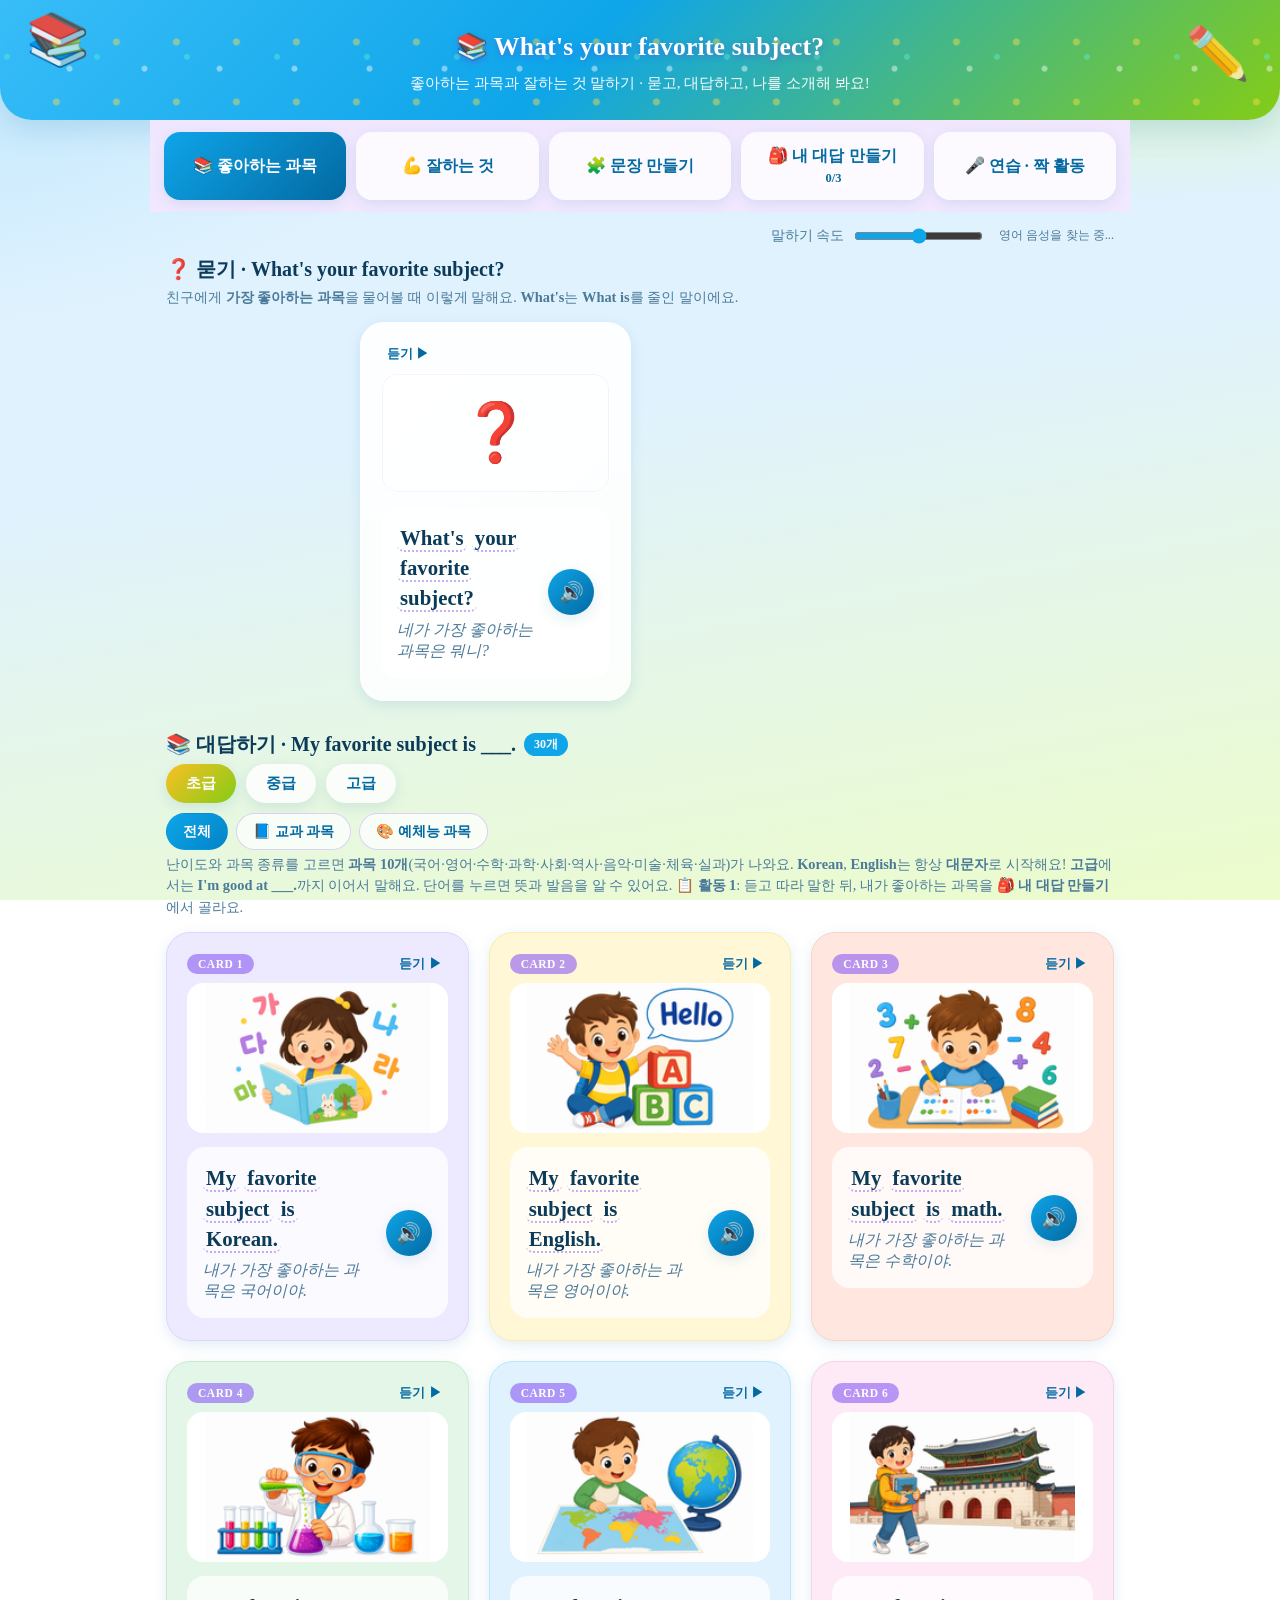
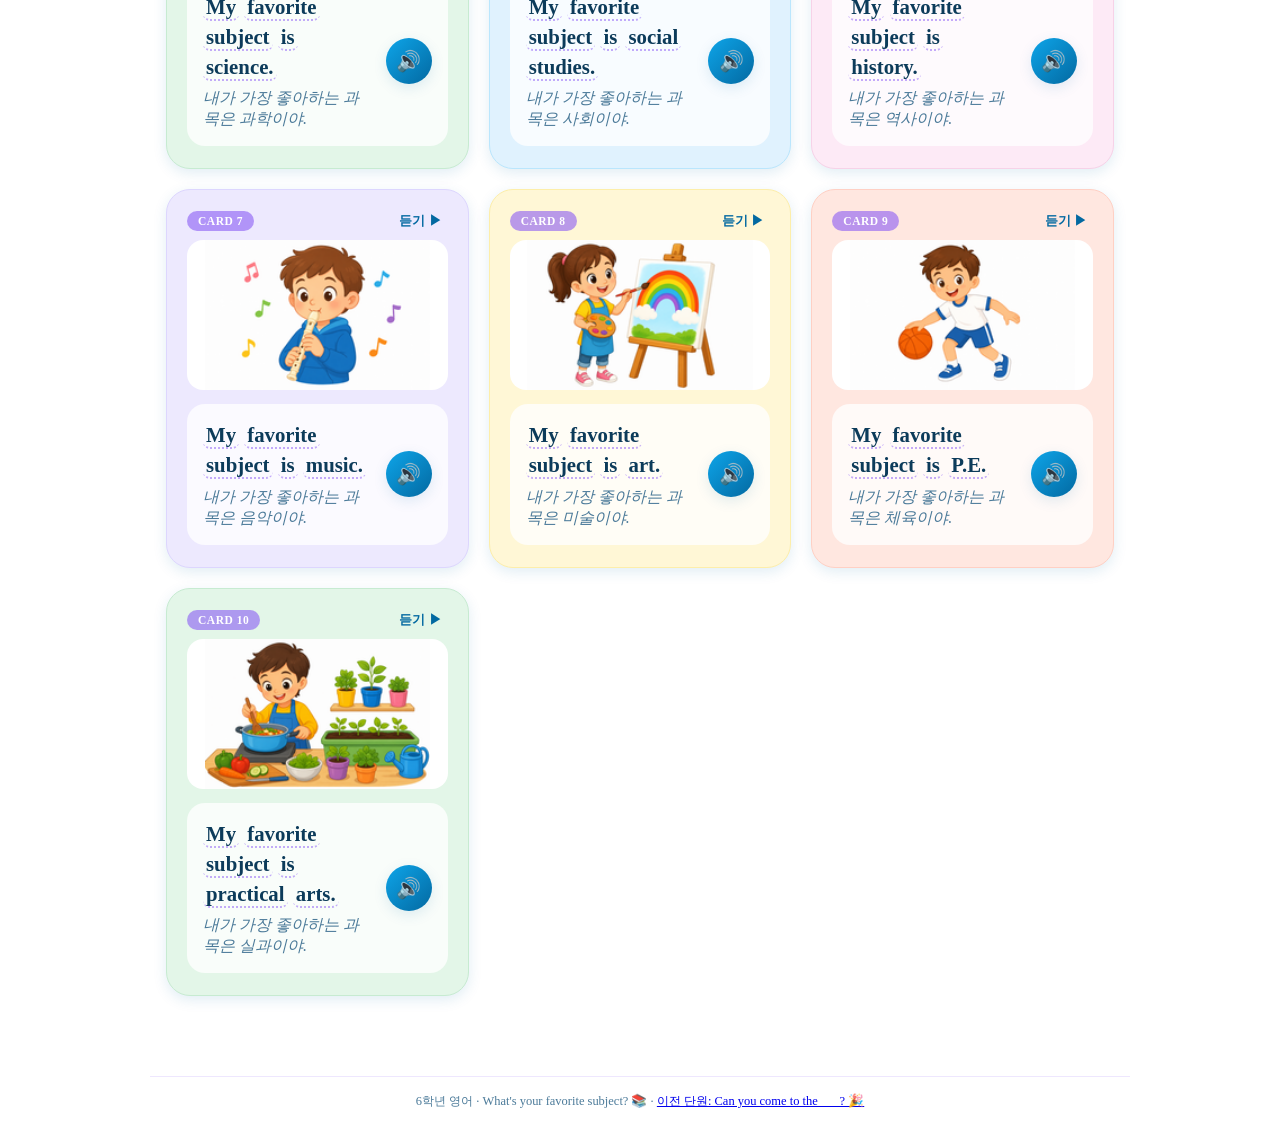
==== index.html @ 9422b376 "Initial commit" ====
<!DOCTYPE html>
<html lang="ko">
<head>
  <meta charset="UTF-8" />
  <meta name="viewport" content="width=device-width, initial-scale=1.0" />
  <title>What's your favorite subject? · 좋아하는 과목 말하기</title>
  <link rel="stylesheet" href="https://hangeul.pstatic.net/hangeul_static/css/nanum-square-round.css" />
  <link rel="stylesheet" href="style.css" />
  <style>
    /* 📚 학교 테마 — 기존 파티 테마 색만 바꿈 */
    :root {
      --bg1: #e0f2fe; --bg2: #ecfccb;
      --primary: #0ea5e9; --primary-dark: #0369a1;
      --accent: #84cc16; --sea: #0284c7;
      --text: #0c3b5a; --muted: #4b7a99;
      --ring: rgba(14, 165, 233, 0.4);
      --shadow: 0 10px 30px rgba(3, 105, 161, 0.16);
      --shadow-sm: 0 4px 14px rgba(3, 105, 161, 0.12);
    }
    body {
      background:
        radial-gradient(900px 500px at 90% -8%, #d9f99d 0%, transparent 55%),
        radial-gradient(1100px 600px at -10% 0%, #bae6fd 0%, transparent 55%),
        linear-gradient(170deg, var(--bg1) 0%, #e0f2fe 45%, var(--bg2) 100%);
      background-attachment: fixed;
    }
    .app-header { background: linear-gradient(135deg, #38bdf8 0%, #0ea5e9 45%, #84cc16 100%); }
    .question-card { max-width: 560px; margin: 0 auto; }
    /* Canva 그림: 잘리지 않게 전체 표시 */
    .card .photo { object-fit: contain; background: #fff; }
  </style>
</head>
<body>
  <header class="app-header">
    <div class="balloon balloon1">📚</div>
    <div class="balloon balloon2">✏️</div>
    <div class="confetti"></div>
    <h1>📚 What's your favorite subject?</h1>
    <p class="subtitle">좋아하는 과목과 잘하는 것 말하기 · 묻고, 대답하고, 나를 소개해 봐요!</p>
  </header>

  <nav class="tabs">
    <button class="tab-btn active" data-tab="suggest">📚 좋아하는 과목</button>
    <button class="tab-btn" data-tab="answer">💪 잘하는 것</button>
    <button class="tab-btn" data-tab="meet">🧩 문장 만들기</button>
    <button class="tab-btn" data-tab="build">🎒 내 대답 만들기 <span id="set-count" class="tab-count">0/3</span></button>
    <button class="tab-btn" data-tab="practice">🎤 연습 · 짝 활동</button>
  </nav>

  <div class="toolbar">
    <label class="speed-control">말하기 속도
      <input id="rate" type="range" min="0.6" max="1.1" step="0.05" value="0.85" />
    </label>
    <span id="voice-status" class="voice-status"></span>
  </div>

  <main>
    <!-- ===== 좋아하는 과목 (My favorite subject is ~.) ===== -->
    <section id="tab-suggest" class="tab-panel active">
      <div class="section-block">
        <h2>❓ 묻기 · What's your favorite subject?</h2>
        <p class="hint">친구에게 <b>가장 좋아하는 과목</b>을 물어볼 때 이렇게 말해요. <b>What's</b>는 <b>What is</b>를 줄인 말이에요.</p>
        <div id="question-grid" class="card-grid question-card"></div>
      </div>
      <div class="section-block">
        <h2>📚 대답하기 · My favorite subject is ___. <span class="count">30개</span></h2>
        <div class="level-switch">
          <button class="level-btn active" data-level="beginner">초급</button>
          <button class="level-btn" data-level="intermediate">중급</button>
          <button class="level-btn" data-level="advanced">고급</button>
        </div>
        <div class="cat-switch">
          <button class="cat-btn active" data-cat="all">전체</button>
          <button class="cat-btn" data-cat="main">📘 교과 과목</button>
          <button class="cat-btn" data-cat="arts">🎨 예체능 과목</button>
        </div>
        <p class="hint">난이도와 과목 종류를 고르면 <b>과목 10개</b>(국어·영어·수학·과학·사회·역사·음악·미술·체육·실과)가 나와요. <b>Korean</b>, <b>English</b>는 항상 <b>대문자</b>로 시작해요! <b>고급</b>에서는 <b>I'm good at ___.</b>까지 이어서 말해요. 단어를 누르면 뜻과 발음을 알 수 있어요. <b>📋 활동 1</b>: 듣고 따라 말한 뒤, 내가 좋아하는 과목을 <b>🎒 내 대답 만들기</b>에서 골라요.</p>
        <div id="suggestion-grid" class="card-grid five"></div>
      </div>
    </section>

    <!-- ===== 잘하는 것 (I'm good at ~.) ===== -->
    <section id="tab-answer" class="tab-panel">
      <p class="hint" style="margin-bottom:18px">💡 좋아하는 과목을 말한 뒤 <b>I'm good at ___.</b> 으로 <b>내가 잘하는 것</b>을 말해요. <b>I'm</b>은 <b>I am</b>을 줄인 말이고, <b>at</b> 뒤에는 <b>singing, dancing</b>처럼 <b>-ing</b> 모양이 와요.</p>
      <div class="section-block">
        <h2>💪 잘하는 것 · I'm good at ___. <span class="count">10개</span></h2>
        <p class="hint">카드를 보고 듣고 따라 말해요.</p>
        <div id="accept-grid" class="card-grid five"></div>
      </div>
      <div class="section-block">
        <h2>✍️ 빈칸 채우기 <span class="count">10개</span></h2>
        <p class="hint">내가 잘하는 것을 골라 빈칸을 채워요.</p>
        <div class="fill-box" id="refuse-fill">
          <div class="fill-pattern">I'm good at <span class="blank" id="refuse-blank">________</span>.</div>
          <div class="fill-ko" id="refuse-ko">나는 ________을(를) 잘해.</div>
          <div class="chip-group-title">💪 잘하는 것 (I'm good at ___.)</div>
          <div id="refuse-chips" class="chip-row wrap"></div>
          <div class="fill-actions" id="refuse-actions"></div>
        </div>
      </div>
    </section>

    <!-- ===== 문장 만들기 (My favorite subject is ~. I'm good at ~.) ===== -->
    <section id="tab-meet" class="tab-panel">
      <p class="hint" style="margin-bottom:18px">💡 <b>What's your favorite subject?</b> 라는 질문을 받으면 <b>좋아하는 과목</b>과 <b>잘하는 것</b>을 이어서 말해 봐요.</p>
      <div class="section-block">
        <h2>🧩 두 문장 이어 말하기 <span class="count">과목 10 · 잘하는 것 10</span></h2>
        <p class="hint">과목과 잘하는 것을 골라 빈칸을 채우면 문장이 완성돼요. 완성된 문장을 들어 보세요.</p>
        <div class="fill-box" id="meet-fill">
          <div class="fill-pattern">My favorite subject is <span class="blank" id="meet-place-blank">________</span><span id="meet-place-dot">.</span> I'm good at <span class="blank" id="meet-time-blank">________</span>.</div>
          <div class="fill-ko" id="meet-ko">내가 가장 좋아하는 과목은 ________이야. 나는 ________을(를) 잘해.</div>
          <div class="chip-group-title">📚 과목 (Subject)</div>
          <div id="meet-place-chips" class="chip-row wrap"></div>
          <div class="chip-group-title">💪 잘하는 것 (Good at)</div>
          <div id="meet-time-chips" class="chip-row wrap"></div>
          <div class="fill-actions" id="meet-actions"></div>
        </div>
      </div>
    </section>

    <!-- ===== 🎒 내 대답 만들기 (카드 3개) ===== -->
    <section id="tab-build" class="tab-panel">
      <div class="section-block">
        <h2>🎒 내 대답 만들기 <span class="count">3개</span></h2>
        <p class="hint"><b>📋 활동 2</b>: 내가 할 대답 카드를 <b>3개</b> 만들어요. 카드마다 <b>좋아하는 과목 1개</b>와 <b>잘하는 것 1개</b>를 고르면 돼요. 다 만들면 아래 <b>📝 활동지에 적기</b> 표를 보고 영어로 옮겨 적고, <b>🎤 연습 · 짝 활동</b>에서 말해 봐요.</p>

        <div class="set-tabs" id="set-tabs">
          <button class="set-tab active" data-set="0">카드 1</button>
          <button class="set-tab" data-set="1">카드 2</button>
          <button class="set-tab" data-set="2">카드 3</button>
        </div>

        <div class="fill-box dialog-box">
          <div class="br-dialogue">
            <div class="br-line line-a">
              <span class="br-who">🙋 친구</span>
              <div class="br-bubble">
                <div class="br-sentence" id="set-question"></div>
                <div class="br-ko">네가 가장 좋아하는 과목은 뭐니?</div>
              </div>
              <button class="speak-btn small" id="set-speak-invite" aria-label="이 줄 듣기">🔊</button>
            </div>
            <div class="br-line line-b">
              <span class="br-who">🙆 나</span>
              <div class="br-bubble">
                <div class="br-sentence">My favorite subject is <span class="blank" id="set-event">________</span><span id="set-event-dot">.</span></div>
                <div class="br-ko" id="set-event-ko">내가 가장 좋아하는 과목은 ________이야.</div>
              </div>
              <button class="speak-btn small" id="set-speak-answer" aria-label="이 줄 듣기">🔊</button>
            </div>
            <div class="br-line line-b">
              <span class="br-who">🙆 나</span>
              <div class="br-bubble">
                <div class="br-sentence">I'm good at <span class="blank" id="set-place">________</span>.</div>
                <div class="br-ko" id="set-meet-ko">나는 ________을(를) 잘해.</div>
              </div>
              <button class="speak-btn small" id="set-speak-meet" aria-label="이 줄 듣기">🔊</button>
            </div>
          </div>
          <div class="dlg-status" id="set-status"></div>
          <div class="fill-actions">
            <button id="set-listen" class="btn primary" disabled>🔊 대화 듣기</button>
            <button id="set-random" class="btn ghost">🎲 무작위로 채우기</button>
            <button id="set-clear" class="btn ghost">🧹 이 카드 비우기</button>
          </div>
        </div>

        <div class="build-step">
          <h3 class="build-label">1️⃣ 좋아하는 과목 고르기 <span class="build-sub">My favorite subject is ___.</span></h3>
          <div id="build-events"></div>
        </div>
        <div class="build-step">
          <h3 class="build-label">2️⃣ 잘하는 것 고르기 <span class="build-sub">I'm good at ___.</span></h3>
          <div id="build-place" class="chip-row wrap"></div>
        </div>
      </div>

      <div class="section-block">
        <h2>📝 활동지에 적기 <span class="count">활동 2</span></h2>
        <p class="hint">영어 문장을 보고 그대로 옮겨 적어요. 🔊를 누르면 읽어 줘요.</p>
        <div id="sheet-summary" class="sheet-table"></div>
      </div>
    </section>

    <!-- ===== 🎤 연습 · 짝 활동 ===== -->
    <section id="tab-practice" class="tab-panel">
      <div class="section-block">
        <h2>👫 짝 활동 카드 <span class="count">활동 3</span></h2>
        <p class="hint"><b>📋 활동 3</b>: 짝에게 <b>What's your favorite subject?</b> 라고 물어요. 친구가 대답하면 활동지에 <b>친구 이름 · 좋아하는 과목 · 잘하는 것</b>을 적어요. 친구가 나에게 물으면 내 카드를 보고 대답해요!</p>
        <div id="pair-cards" class="pair-cards"></div>
      </div>
      <div class="section-block">
        <h2>🎤 컴퓨터와 미리 연습하기</h2>
        <p class="hint">짝 활동 전에 혼자 연습해요. 줄마다 <b>🎙️ 말하기</b>로 정확도를 재고, <b>🎭 역할극</b>에서 내가 <b>A(묻는 사람)</b> 또는 <b>B(대답하는 사람)</b>를 맡으면 컴퓨터가 상대 역할을 읽어 줘요. (Chrome 권장)</p>
        <p id="practice-empty" class="practice-empty">
          아직 만든 카드가 없어요! <b>🎒 내 대답 만들기</b> 탭에서 과목과 잘하는 것을 골라 보세요.
        </p>
        <div id="practice-list" class="practice-list"></div>
      </div>
    </section>

  </main>

  <footer class="app-footer">
    <span class="voice-status">6학년 영어 · What's your favorite subject? 📚 · <a href="invite/index.html">이전 단원: Can you come to the ___? 🎉</a></span>
  </footer>

  <script src="data.js"></script>
  <script src="app.js"></script>
</body>
</html>
---- style.css ----
:root {
  /* 🎉 파티 테마 — 보라·핑크·풍선 */
  --bg1: #f3e8ff;
  --bg2: #fff1f2;
  --primary: #8b5cf6;     /* 보라 */
  --primary-dark: #6d28d9;/* 진한 보라 */
  --accent: #f472b6;      /* 핑크 */
  --sun: #fbbf24;         /* 노랑(풍선) */
  --sea: #ec4899;         /* 진한 핑크 */
  --pos: #10b981;
  --neg: #f43f5e;
  --wish: #f59e0b;
  --card: rgba(255, 255, 255, 0.88);
  --text: #3b1d5e;
  --muted: #8b6fa8;
  --ring: rgba(139, 92, 246, 0.4);
  --shadow: 0 10px 30px rgba(109, 40, 217, 0.16);
  --shadow-sm: 0 4px 14px rgba(109, 40, 217, 0.12);
  /* 영어는 Comic Sans, 한글은 나눔라운드(NanumSquareRound) */
  --font: "Comic Sans MS", "Comic Sans", "NanumSquareRound", "Chalkboard SE", "Comic Neue", cursive;
}

* { box-sizing: border-box; font-family: var(--font); }

body {
  margin: 0;
  color: var(--text);
  background:
    radial-gradient(900px 500px at 90% -8%, #fbcfe8 0%, transparent 55%),
    radial-gradient(1100px 600px at -10% 0%, #ddd6fe 0%, transparent 55%),
    linear-gradient(170deg, var(--bg1) 0%, #ede9fe 45%, var(--bg2) 100%);
  background-attachment: fixed;
  min-height: 100vh;
  -webkit-tap-highlight-color: transparent;
}

/* ===== Header (파티 배너) ===== */
.app-header {
  position: relative; overflow: hidden;
  text-align: center;
  padding: 30px 16px 26px;
  background: linear-gradient(135deg, #a78bfa 0%, #8b5cf6 45%, #ec4899 100%);
  color: #fff;
  border-radius: 0 0 32px 32px;
  box-shadow: var(--shadow);
}
.app-header h1 { position: relative; z-index: 2; margin: 0; font-size: 1.6rem; letter-spacing: 0.2px; line-height: 1.35; text-shadow: 0 2px 6px rgba(109,40,217,0.35); }
.subtitle { position: relative; z-index: 2; margin: 8px 0 0; opacity: 0.97; font-size: 0.95rem; }
/* 풍선 */
.app-header .balloon {
  position: absolute; z-index: 1; font-size: 3.2rem; opacity: 0.9;
  animation: float 4s ease-in-out infinite;
}
.balloon1 { top: 10px; left: 26px; }
.balloon2 { top: 24px; right: 30px; font-size: 2.6rem; animation-delay: 1.5s; }
@keyframes float { 0%,100% { transform: translateY(0) rotate(-4deg); } 50% { transform: translateY(-10px) rotate(4deg); } }
/* 색종이 */
.app-header .confetti {
  position: absolute; inset: 0; z-index: 1; pointer-events: none;
  background:
    radial-gradient(circle, #fde047 3px, transparent 4px) 12% 20% / 60px 60px repeat,
    radial-gradient(circle, #ffffff 2.5px, transparent 3.5px) 40% 70% / 75px 75px repeat,
    radial-gradient(circle, #5eead4 2.5px, transparent 3.5px) 80% 40% / 90px 90px repeat;
  opacity: 0.45;
}

/* ===== 상단 도구막대 (말하기 속도) ===== */
.toolbar {
  max-width: 980px; margin: 14px auto 0; padding: 0 16px;
  display: flex; align-items: center; justify-content: flex-end; gap: 14px; flex-wrap: wrap;
}

/* ===== Tabs ===== */
.tabs {
  display: flex; gap: 10px; justify-content: center;
  margin: 20px auto; padding: 0 14px; max-width: 980px; flex-wrap: wrap;
}
.tab-btn {
  flex: 1; min-width: 150px; max-width: 240px; padding: 13px 10px;
  border: none; border-radius: 16px;
  background: rgba(255, 255, 255, 0.78);
  color: var(--primary-dark); font-size: 1.02rem; font-weight: 700;
  cursor: pointer; backdrop-filter: blur(6px);
  box-shadow: var(--shadow-sm); transition: transform 0.12s, background 0.2s, color 0.2s;
}
.tab-btn.active {
  background: linear-gradient(135deg, var(--primary), var(--primary-dark));
  color: #fff;
}
.tab-btn:active { transform: scale(0.96); }

main { max-width: 980px; margin: 0 auto; padding: 0 16px 50px; }
.tab-panel { display: none; }
.tab-panel.active { display: block; animation: fade 0.28s ease; }
@keyframes fade { from { opacity: 0; transform: translateY(8px); } to { opacity: 1; } }

/* ===== Sections ===== */
.section-block { margin-bottom: 30px; }
.section-block h2 { font-size: 1.25rem; margin: 10px 0 4px; display: flex; align-items: center; gap: 8px; }
.count {
  font-size: 0.75rem; font-weight: 700; color: #fff;
  background: var(--primary); padding: 3px 10px; border-radius: 20px;
}
.hint { color: var(--muted); margin: 4px 0 14px; font-size: 0.9rem; line-height: 1.5; }

/* ===== Card grid ===== */
.card-grid {
  display: grid;
  grid-template-columns: repeat(auto-fill, minmax(230px, 1fr));
  gap: 18px;
}
.card-grid.five { grid-template-columns: repeat(3, minmax(0, 1fr)); gap: 20px; }

/* ===== 난이도 선택 ===== */
.level-switch { display: flex; gap: 10px; margin: 6px 0 4px; flex-wrap: wrap; }
.level-btn {
  border: none; cursor: pointer;
  padding: 9px 20px; border-radius: 999px;
  background: rgba(255, 255, 255, 0.8);
  color: var(--primary-dark); font-weight: 700; font-size: 0.95rem;
  box-shadow: var(--shadow-sm); transition: transform 0.1s, background 0.2s, color 0.2s;
}
.level-btn.active {
  background: linear-gradient(135deg, var(--sun), var(--accent));
  color: #fff;
}
.level-btn:active { transform: scale(0.95); }

/* ===== 활동 종류 선택 ===== */
.cat-switch { display: flex; gap: 8px; margin: 10px 0 4px; flex-wrap: wrap; }
.cat-btn {
  border: 1.5px solid rgba(139, 92, 246, 0.28); cursor: pointer;
  padding: 8px 16px; border-radius: 999px;
  background: rgba(255, 255, 255, 0.75);
  color: var(--primary-dark); font-weight: 700; font-size: 0.9rem;
  transition: transform 0.1s, background 0.2s, color 0.2s, border-color 0.2s;
}
.cat-btn.active {
  background: linear-gradient(135deg, var(--primary), var(--sea));
  color: #fff; border-color: transparent;
}
.cat-btn:active { transform: scale(0.95); }

.card {
  position: relative;
  background: var(--card);
  border: 1.5px solid rgba(255, 255, 255, 0.7);
  border-radius: 24px;
  padding: 18px 20px 22px;
  box-shadow: var(--shadow-sm);
  transition: transform 0.15s, box-shadow 0.2s;
}
.card:hover { transform: translateY(-3px); box-shadow: var(--shadow); }
.card.speaking { box-shadow: 0 0 0 3px var(--ring), var(--shadow); }

/* 윗줄: CARD 태그 + 듣기 */
.card-top { display: flex; align-items: center; justify-content: space-between; margin-bottom: 6px; }
.card-tag {
  font-size: 0.72rem; font-weight: 800; letter-spacing: 0.5px;
  color: #fff; background: rgba(139, 92, 246, 0.6);
  padding: 4px 11px; border-radius: 999px;
}
.card-tag:empty { display: none; }
.listen-all {
  border: none; cursor: pointer; background: transparent;
  color: var(--primary-dark); font-weight: 800; font-size: 0.82rem;
  padding: 4px 6px; border-radius: 10px; transition: background 0.15s;
}
.listen-all:hover { background: rgba(139, 92, 246, 0.12); }
.listen-all:active { transform: scale(0.94); }

.card .emoji {
  display: flex; align-items: center; justify-content: center;
  height: 120px; margin: 4px 0 14px; border-radius: 16px;
  font-size: 3.6rem; line-height: 1;
  background: linear-gradient(135deg, rgba(255,255,255,0.85), rgba(255,255,255,0.45));
  border: 1.5px solid rgba(255,255,255,0.9);
  box-shadow: inset 0 0 0 1px rgba(139, 92, 246, 0.08);
}
.card .photo {
  display: block; width: 100%; height: 150px; object-fit: cover;
  border-radius: 16px; margin: 4px 0 14px; background: rgba(255,255,255,0.5);
}

/* 안쪽 문장 박스 */
.sentence-box {
  display: flex; align-items: center; gap: 12px;
  background: rgba(255, 255, 255, 0.78);
  border-radius: 18px; padding: 16px 16px;
  text-align: left;
}
.sentence-text { flex: 1; }
.card .en { font-weight: 700; font-size: 1.3rem; line-height: 1.45; color: var(--text); }
.card .ko { color: var(--muted); font-size: 1.0rem; margin-top: 6px; font-style: italic; }

.speak-btn {
  flex-shrink: 0; width: 46px; height: 46px; border: none; cursor: pointer;
  border-radius: 50%; font-size: 1.25rem;
  background: linear-gradient(135deg, var(--primary), var(--primary-dark));
  box-shadow: var(--shadow-sm); transition: transform 0.1s, filter 0.2s;
}
.speak-btn:hover { filter: brightness(1.08); }
.speak-btn:active { transform: scale(0.9); }

/* ===== 카드 파스텔 색 (파티 톤) ===== */
.card.tone-0 { background: #ede9fe; border-color: #ddd6fe; } /* 라벤더 */
.card.tone-1 { background: #fff7d6; border-color: #fdeeaa; } /* 레몬 */
.card.tone-2 { background: #ffe7e0; border-color: #ffd0c4; } /* 코랄 */
.card.tone-3 { background: #e3f6e8; border-color: #c7ebd1; } /* 민트 */
.card.tone-4 { background: #e0f2fe; border-color: #bae6fd; } /* 하늘 */
.card.tone-5 { background: #fdeaf6; border-color: #f7d2e8; } /* 핑크 */

/* 화면이 좁아지면 열 수 줄이기 */
@media (max-width: 900px) {
  .card-grid.five { grid-template-columns: repeat(2, minmax(0, 1fr)); }
}
@media (max-width: 560px) {
  .card-grid.five { grid-template-columns: 1fr; }
}

/* ⭐ 연습 목록 담기 버튼 */
.select-btn {
  width: 100%; margin-top: 12px; border: none; cursor: pointer;
  padding: 11px 14px; border-radius: 14px; font-weight: 800; font-size: 0.92rem;
  background: rgba(255, 255, 255, 0.9); color: var(--primary-dark);
  border: 2px solid rgba(139, 92, 246, 0.3);
  transition: transform 0.1s, background 0.2s, color 0.2s;
}
.select-btn.on { background: linear-gradient(135deg, #fbbf24, #f59e0b); color: #fff; border-color: transparent; }
.select-btn:active { transform: scale(0.97); }

/* 탭의 선택 개수 배지 */
.tab-count {
  display: inline-block; min-width: 20px; padding: 1px 7px; margin-left: 2px;
  font-size: 0.78rem; border-radius: 999px;
  background: rgba(255, 255, 255, 0.45); color: inherit;
}
.tab-btn.active .tab-count { background: rgba(255, 255, 255, 0.3); }

/* ===== 🧩 문장 만들기 ===== */
.builder { max-width: 860px; margin: 0 auto; }
/* ① 할 일  /  ② 언제·어디서·누구와  를 좌우로 나란히 (가로 배열) */
.build-steps { display: grid; grid-template-columns: minmax(0, 1fr) minmax(0, 1fr); gap: 16px; align-items: start; }
.build-steps .build-step { margin-bottom: 0; height: 100%; min-width: 0; }
@media (max-width: 760px) { .build-steps { grid-template-columns: minmax(0, 1fr); } }
.build-step {
  background: rgba(255, 255, 255, 0.7);
  border: 1.5px solid rgba(139, 92, 246, 0.18);
  border-radius: 20px; padding: 16px 18px; margin-bottom: 16px;
  box-shadow: var(--shadow-sm);
}
.build-label { margin: 0 0 10px; font-size: 1.08rem; color: var(--primary-dark); }
.build-sub { font-size: 0.82rem; font-weight: 600; color: var(--muted); }
#build-events .chip-group-title:first-child { margin-top: 0; }
.chip-group-title { margin: 14px 0 7px; font-size: 0.92rem; font-weight: 800; color: var(--primary-dark); }
.chip-row { display: flex; flex-wrap: wrap; gap: 9px; }
.chip {
  border: 2px solid rgba(139, 92, 246, 0.25); cursor: pointer;
  padding: 9px 15px; border-radius: 999px; font-size: 0.95rem; font-weight: 700;
  background: #fff; color: var(--primary-dark);
  transition: transform 0.1s, background 0.2s, color 0.2s, border-color 0.2s;
}
.chip:hover { border-color: var(--primary); }
.chip:active { transform: scale(0.95); }
.chip.act.on { background: linear-gradient(135deg, var(--primary), var(--primary-dark)); color: #fff; border-color: transparent; }
.chip.when.on { background: linear-gradient(135deg, var(--sea), var(--primary)); color: #fff; border-color: transparent; }
.chip.where.on { background: linear-gradient(135deg, var(--sun), var(--accent)); color: #fff; border-color: transparent; }

.build-actions { display: flex; gap: 10px; justify-content: center; margin: 4px 0 18px; flex-wrap: wrap; }
.btn {
  padding: 12px 20px; border: none; border-radius: 14px;
  background: rgba(255, 255, 255, 0.9); color: var(--primary-dark);
  font-size: 1rem; font-weight: 800; cursor: pointer;
  box-shadow: var(--shadow-sm); transition: transform 0.1s, filter 0.2s;
}
.btn:hover { filter: brightness(1.04); }
.btn:active { transform: scale(0.95); }
.btn.primary { background: linear-gradient(135deg, var(--primary), var(--primary-dark)); color: #fff; }
.btn.ghost { background: rgba(255,255,255,0.7); border: 2px solid rgba(139,92,246,0.3); }

.build-result {
  border-radius: 22px; padding: 24px 22px; text-align: center;
  box-shadow: var(--shadow); transition: background 0.2s, border-color 0.2s;
}
.build-result.empty {
  background: rgba(255,255,255,0.6); color: var(--muted);
  border: 2px dashed rgba(139, 92, 246, 0.35); font-size: 1.05rem;
}
.build-result.ok { background: #ecfdf5; border: 2.5px solid var(--pos); }
.build-result.bad { background: #fff7ed; border: 2.5px solid var(--wish); }
.br-badge { font-size: 1.05rem; font-weight: 800; margin-bottom: 10px; }
.build-result.ok .br-badge { color: var(--pos); }
.build-result.bad .br-badge { color: #d97706; }
.br-sentence { font-size: 1.9rem; font-weight: 800; line-height: 1.4; color: var(--primary-dark); margin: 6px 0; }
.br-ko { color: var(--text); font-size: 1.1rem; margin-top: 6px; }
.br-note { color: var(--text); font-size: 1.02rem; line-height: 1.6; margin-top: 4px; }
.br-actions { display: flex; gap: 10px; justify-content: center; margin-top: 18px; flex-wrap: wrap; }

/* 연습 탭 - 담은 문장을 한 그리드에 카드로 펼치기 */
.practice-grid { grid-template-columns: repeat(auto-fill, minmax(250px, 1fr)); gap: 16px; }

/* 연습 카드의 출처 태그 색 */
.card-tag.tag-suggest { background: rgba(139, 92, 246, 0.75); }
.card-tag.tag-answer  { background: linear-gradient(135deg, #34d399, #059669); }
.card-tag.tag-meet    { background: linear-gradient(135deg, #fbbf24, #f59e0b); }
.card-tag.tag-combo   { background: linear-gradient(135deg, #f472b6, #db2777); }

/* 연습 카드는 조금 작게 */
.pcard { padding: 14px 16px 16px; display: flex; flex-direction: column; }
.pcard .photo { height: 108px; margin: 2px 0 10px; }
.pcard .emoji { font-size: 2.5rem; margin: 2px 0 8px; }
.pcard .en { font-size: 1.05rem; }
.pcard .ko { font-size: 0.85rem; margin-top: 4px; }
.pcard .sentence-box { padding: 12px; gap: 10px; }
.pcard .speak-btn { width: 40px; height: 40px; font-size: 1.1rem; }
.pcard .mic-area { margin-top: 12px; }
.pcard .mic-btn { width: 54px; height: 54px; font-size: 1.45rem; }
.pcard .mic-label { font-size: 0.82rem; margin-top: 8px; }
.pcard .pstats { font-size: 0.85rem; padding: 7px 8px; margin-top: 10px; }
.pcard .mic-feedback { font-size: 0.9rem; }
.pcol-title {
  font-size: 1.1rem; margin: 2px 0 12px; padding: 10px 14px; border-radius: 14px;
  background: rgba(255, 255, 255, 0.75); text-align: center;
}
.pcol:first-child .pcol-title { color: var(--primary-dark); border: 2px solid rgba(139,92,246,0.25); }
.pcol:last-child .pcol-title { color: #b45309; border: 2px solid rgba(245,158,11,0.3); }
@media (max-width: 760px) { .practice-cols { grid-template-columns: 1fr; } }

.practice-empty {
  text-align: center; color: var(--muted); font-size: 1rem;
  background: rgba(255, 255, 255, 0.6); border: 2px dashed rgba(139, 92, 246, 0.3);
  border-radius: 16px; padding: 26px 18px; line-height: 1.6;
}
.premove {
  border: none; cursor: pointer; width: 28px; height: 28px; border-radius: 50%;
  font-size: 0.85rem; font-weight: 800; line-height: 1;
  background: rgba(244, 63, 94, 0.12); color: var(--neg);
  transition: transform 0.1s, background 0.2s;
}
.premove:hover { background: rgba(244, 63, 94, 0.22); }
.premove:active { transform: scale(0.9); }
.mic-area { text-align: center; margin-top: 16px; }
.mic-btn {
  width: 66px; height: 66px; border-radius: 50%; border: none; cursor: pointer;
  display: inline-flex; align-items: center; justify-content: center; font-size: 1.8rem;
  background: linear-gradient(135deg, var(--primary), var(--primary-dark)); color: #fff;
  box-shadow: 0 6px 16px rgba(139, 92, 246, 0.4);
  transition: transform 0.1s, background 0.2s, box-shadow 0.2s;
}
.mic-btn:hover { filter: brightness(1.06); }
.mic-btn:active { transform: scale(0.92); }
.mic-btn:disabled { opacity: 0.5; cursor: default; }
.mic-btn.recording {
  background: linear-gradient(135deg, #ef4444, #dc2626);
  animation: micpulse 1s ease-in-out infinite;
}
@keyframes micpulse {
  0%   { box-shadow: 0 0 0 0 rgba(239, 68, 68, 0.55); }
  70%  { box-shadow: 0 0 0 16px rgba(239, 68, 68, 0); }
  100% { box-shadow: 0 0 0 0 rgba(239, 68, 68, 0); }
}
.mic-label { margin-top: 10px; font-size: 0.9rem; font-weight: 700; color: var(--muted); }

.pstats {
  margin-top: 12px; text-align: center; font-size: 0.95rem; color: var(--text);
  background: rgba(255, 255, 255, 0.75); border-radius: 12px; padding: 9px 10px;
}
.pstats .acc { color: var(--primary-dark); }
.pstats .best { color: var(--pos); }
.mic-feedback { margin-top: 10px; text-align: center; font-weight: 700; min-height: 22px; }
.mic-feedback.good { color: var(--pos); }
.mic-feedback.bad { color: var(--neg); }
.mic-feedback .heard { color: var(--muted); font-weight: 500; font-size: 0.85rem; }

/* 클릭 가능한 단어 */
.word {
  cursor: pointer;
  padding: 1px 3px;
  border-radius: 7px;
  border-bottom: 2px dotted rgba(139, 92, 246, 0.5);
  transition: background 0.15s, color 0.15s;
}
.word:hover { background: rgba(139, 92, 246, 0.14); }
.word:active { background: var(--primary); color: #fff; }

/* ===== 단어 뜻 풍선 popup ===== */
.word-popup {
  position: absolute; z-index: 1000;
  min-width: 150px; max-width: 260px;
  background: #fff;
  border: 1.5px solid var(--primary);
  border-radius: 16px;
  padding: 12px 14px;
  box-shadow: 0 12px 30px rgba(15, 58, 77, 0.22);
  text-align: center;
  animation: pop 0.16s ease;
}
.word-popup.hidden { display: none; }
@keyframes pop { from { opacity: 0; transform: scale(0.9); } to { opacity: 1; transform: scale(1); } }
.wp-word { font-size: 1.15rem; font-weight: 800; color: var(--primary-dark); }
.wp-meaning { margin-top: 4px; font-size: 0.98rem; color: var(--text); }
.wp-listen {
  margin-top: 10px; border: none; cursor: pointer;
  background: rgba(139, 92, 246, 0.12); color: var(--primary-dark);
  font-weight: 700; font-size: 0.8rem; padding: 6px 12px; border-radius: 10px;
}
.wp-listen:active { transform: scale(0.95); }

/* ===== Footer ===== */
.app-footer {
  max-width: 980px; margin: 0 auto; padding: 16px;
  display: flex; align-items: center; justify-content: center;
  gap: 12px; flex-wrap: wrap;
  border-top: 1px solid rgba(139, 92, 246, 0.15);
}
.speed-control { font-size: 0.85rem; color: var(--muted); display: flex; align-items: center; gap: 8px; }
.speed-control input { accent-color: var(--primary); }
.voice-status { font-size: 0.78rem; color: var(--muted); }

/* 탭 메뉴는 위에 고정해 어느 영역에서 스크롤하든 항상 보이도록 */
.tabs {
  position: sticky; top: 0; z-index: 30;
  background: rgba(243, 232, 255, 0.92);
  backdrop-filter: blur(6px);
  margin: 0 auto; padding: 12px 14px;
}

/* 시간(Time) 칩 선택 색 */
.chip.with.on { background: linear-gradient(135deg, #38bdf8, #0284c7); color: #fff; border-color: transparent; }
/* 장소(Place) 칩 선택 색 */
.chip.place.on { background: linear-gradient(135deg, #34d399, #059669); color: #fff; border-color: transparent; }

/* 3단계(약속 잡기)는 세 번째 칸에 — 3열 배치, 좁으면 1열 */
.build-steps { grid-template-columns: repeat(3, minmax(0, 1fr)); }
@media (max-width: 1000px) { .build-steps { grid-template-columns: minmax(0, 1fr) minmax(0, 1fr); } }
@media (max-width: 760px) { .build-steps { grid-template-columns: minmax(0, 1fr); } }
/* 거절했을 때 약속 단계 흐리게 */
.build-step.dimmed { opacity: 0.45; filter: grayscale(0.5); }

/* ===== 대화 결과 (A/B 말풍선) ===== */
.br-dialogue { display: flex; flex-direction: column; gap: 10px; margin: 8px 0 4px; text-align: left; }
.br-line { display: flex; align-items: center; gap: 10px; }
.br-line.line-b { flex-direction: row-reverse; }
.br-who { flex-shrink: 0; font-weight: 800; font-size: 0.9rem; color: var(--primary-dark); width: 62px; text-align: center; white-space: nowrap; }
.br-bubble {
  flex: 1; min-width: 0; background: rgba(255,255,255,0.9);
  border-radius: 18px; padding: 12px 16px;
  border: 2px solid rgba(139, 92, 246, 0.2);
}
.line-a .br-bubble { border-bottom-left-radius: 6px; }
.line-b .br-bubble { border-bottom-right-radius: 6px; background: #fdf2f8; border-color: rgba(244, 114, 182, 0.3); }
.br-dialogue .br-sentence { font-size: 1.35rem; margin: 0; }
.br-dialogue .br-ko { font-size: 0.95rem; margin-top: 4px; color: var(--muted); }
.speak-btn.small { width: 38px; height: 38px; font-size: 1rem; }
@media (max-width: 560px) {
  .br-dialogue .br-sentence { font-size: 1.1rem; }
  .br-who { width: 36px; font-size: 0.8rem; }
}

/* ===== 빈칸 채우기 (거절 · 약속) ===== */
.fill-box {
  background: rgba(255, 255, 255, 0.72);
  border: 1.5px solid rgba(139, 92, 246, 0.18);
  border-radius: 22px; padding: 20px 22px; box-shadow: var(--shadow-sm);
}
.fill-pattern {
  font-size: 1.9rem; font-weight: 800; line-height: 1.5; text-align: center;
  color: var(--primary-dark); margin: 4px 0 6px;
}
.fill-pattern .blank {
  display: inline-block; min-width: 120px; padding: 0 8px; border-radius: 12px;
  border-bottom: 4px solid var(--accent); color: var(--muted); letter-spacing: 1px;
}
.fill-pattern .blank.filled { background: #fdf2f8; color: var(--sea); letter-spacing: 0; border-bottom-color: var(--sea); }
.fill-ko { text-align: center; color: var(--text); font-size: 1.05rem; margin-bottom: 8px; }
.fill-box .chip-group-title { margin-top: 16px; }
.fill-actions { display: flex; gap: 10px; justify-content: center; flex-wrap: wrap; margin-top: 18px; }
.fill-actions:empty { display: none; }
@media (max-width: 560px) { .fill-pattern { font-size: 1.35rem; } .fill-pattern .blank { min-width: 90px; } }

/* ===== 🧩 대화 만들기: 말풍선 빈칸 미리보기 ===== */
.dialog-box { margin-bottom: 18px; }
.dlg-mode { display: flex; align-items: center; justify-content: flex-end; gap: 8px; margin-bottom: 10px; }
.dlg-mode-label { font-size: 0.85rem; font-weight: 700; color: var(--muted); }
.br-line.refusing .br-bubble { background: #fff1f2; border-color: #fda4af; }
@media (max-width: 520px) {
  .dlg-mode { justify-content: center; flex-wrap: wrap; }
}
.dialog-box .br-dialogue { margin: 0 0 12px; }
.dialog-box .br-sentence .blank {
  display: inline-block; min-width: 100px; padding: 0 6px; border-radius: 10px;
  border-bottom: 3px solid var(--accent); color: var(--muted); letter-spacing: 1px;
}
.dialog-box .br-sentence .blank.filled { background: #fdf2f8; color: var(--sea); letter-spacing: 0; border-bottom-color: var(--sea); }
.br-line.dimmed { opacity: 0.4; filter: grayscale(0.6); }
.dlg-status {
  text-align: center; font-weight: 800; font-size: 1.02rem; color: var(--primary-dark);
  background: rgba(255,255,255,0.8); border: 2px dashed rgba(139, 92, 246, 0.35);
  border-radius: 14px; padding: 10px 14px;
}
.dlg-status.ok { color: var(--pos); border-style: solid; border-color: var(--pos); background: #ecfdf5; }
.btn:disabled { opacity: 0.45; cursor: default; filter: none; transform: none; }
.btn.on { background: linear-gradient(135deg, #fbbf24, #f59e0b); color: #fff; }
.btn.small { padding: 9px 14px; font-size: 0.9rem; border-radius: 12px; }
.chip-row.wrap { flex-wrap: wrap; }

/* ===== 🎤 내 문장 연습: 목록형 ===== */
.practice-bar { display: flex; align-items: center; justify-content: space-between; gap: 10px; flex-wrap: wrap; margin-bottom: 14px; }
.practice-bar .cat-switch { margin: 0; }
.practice-list { display: flex; flex-direction: column; gap: 14px; }
.pcard {
  background: var(--card); border: 1.5px solid rgba(255,255,255,0.7); border-radius: 20px;
  padding: 12px 16px 14px; box-shadow: var(--shadow-sm);
}
.pcard .card-top { margin-bottom: 4px; }
.ptag-left { display: flex; align-items: center; gap: 8px; }
.ptag-emoji { font-size: 1.3rem; }
.prow { padding: 8px 0; border-top: 1px dashed rgba(139, 92, 246, 0.18); }
.prow:first-of-type, .pcard .card-top + .prow { border-top: none; }
.prow-main { display: flex; align-items: center; gap: 12px; }
.prow-text { flex: 1; min-width: 0; }
.prow-text .en { font-weight: 700; font-size: 1.15rem; line-height: 1.4; color: var(--text); }
.prow-text .ko { color: var(--muted); font-size: 0.9rem; margin-top: 2px; }
.prow-who { display: inline-block; font-size: 0.75rem; font-weight: 800; color: #fff; padding: 1px 8px; border-radius: 999px; margin-bottom: 2px; background: var(--primary); }
.prow.who-b .prow-who { background: var(--sea); }
.prow.who-b .prow-text .en { color: #9d174d; }
.pcard-dialog .prow.who-b { background: #fdf2f8; border-radius: 12px; padding-left: 8px; padding-right: 8px; }
.prow .mic-btn {
  width: auto; height: 42px; border-radius: 999px; padding: 0 14px; gap: 6px; font-size: 1rem;
  box-shadow: 0 4px 12px rgba(139, 92, 246, 0.35);
}
.prow .mic-btn .mic-txt { font-size: 0.88rem; font-weight: 800; }
.prow .pstats { margin: 0; padding: 6px 10px; font-size: 0.82rem; white-space: nowrap; }
.prow .mic-feedback { text-align: left; margin: 6px 0 0 58px; min-height: 0; font-size: 0.9rem; }
.prow.active { background: rgba(254, 226, 226, 0.5); border-radius: 12px; }
.prow.turn { outline: 3px solid var(--sun); outline-offset: -3px; border-radius: 12px; }
.ptools { display: flex; gap: 8px; flex-wrap: wrap; margin-top: 10px; padding-top: 10px; border-top: 1px solid rgba(139, 92, 246, 0.18); }
.role-note { margin-top: 8px; font-weight: 700; font-size: 0.92rem; color: var(--primary-dark); min-height: 20px; }
.role-note:empty { display: none; }
@media (max-width: 640px) {
  .prow-main { flex-wrap: wrap; }
  .prow-text { flex-basis: calc(100% - 50px); }
  .prow .pstats { flex: 1; }
  .prow .mic-feedback { margin-left: 0; }
}

/* ===== 🎒 내 행사 세트 ===== */
.set-tabs { display: flex; gap: 10px; margin: 6px 0 14px; flex-wrap: wrap; }
.set-tab {
  flex: 1; min-width: 120px; border: 2px solid rgba(139, 92, 246, 0.25); cursor: pointer;
  padding: 11px 14px; border-radius: 16px; background: rgba(255,255,255,0.8);
  color: var(--primary-dark); font-weight: 800; font-size: 1rem;
  transition: transform 0.1s, background 0.2s, color 0.2s;
}
.set-tab.done { border-color: var(--pos); }
.set-tab.active { background: linear-gradient(135deg, var(--primary), var(--primary-dark)); color: #fff; border-color: transparent; }
.set-tab:active { transform: scale(0.96); }
.chip.used { opacity: 0.45; }
.chip.used.on { opacity: 1; }
.blank.inline { display: inline-block; min-width: 90px; padding: 0 6px; border-bottom: 3px solid var(--accent); color: var(--muted); border-radius: 8px; }
.blank.inline.filled { color: var(--sea); border-bottom-color: var(--sea); background: #fdf2f8; }
.pset-title { font-weight: 800; color: var(--primary-dark); font-size: 1.05rem; }
.mode-switch { display: flex; gap: 6px; }
.mode-switch .cat-btn { padding: 6px 12px; font-size: 0.85rem; }
@media (max-width: 560px) { .pcard .card-top { flex-wrap: wrap; gap: 8px; } }

/* ===== 📝 워크시트에 적기 ===== */
.sheet-table { display: flex; flex-direction: column; gap: 8px; }
.sheet-row {
  display: grid; grid-template-columns: 150px 1fr 40px; align-items: center; gap: 12px;
  background: rgba(255,255,255,0.85); border: 1.5px solid rgba(139, 92, 246, 0.18);
  border-radius: 14px; padding: 10px 14px;
}
.sheet-row.empty .sheet-val { color: var(--muted); font-style: italic; }
.sheet-label { font-weight: 800; color: var(--primary-dark); font-size: 0.95rem; }
.sheet-val .en { font-weight: 700; font-size: 1.15rem; color: var(--text); }
.sheet-val .ko { font-size: 0.85rem; color: var(--muted); margin-top: 2px; }
@media (max-width: 560px) { .sheet-row { grid-template-columns: 1fr 40px; } .sheet-label { grid-column: 1 / -1; } }

/* ===== 👫 짝 활동 카드 ===== */
.pair-cards { display: grid; grid-template-columns: repeat(3, minmax(0, 1fr)); gap: 16px; }
@media (max-width: 900px) { .pair-cards { grid-template-columns: 1fr; } }
.pair-card { border-radius: 22px; padding: 16px 18px; box-shadow: var(--shadow-sm); border: 1.5px solid rgba(255,255,255,0.8); background: var(--card); }
.pair-card.tone-0 { background: #ede9fe; } .pair-card.tone-1 { background: #fff7d6; } .pair-card.tone-2 { background: #ffe7e0; }
.pair-head { display: flex; align-items: center; justify-content: space-between; margin-bottom: 8px; }
.pair-emoji { font-size: 2rem; }
.pair-line { background: rgba(255,255,255,0.85); border-radius: 14px; padding: 10px 12px; margin-top: 8px; }
.pair-line.friend { background: #fdf2f8; }
.pair-who { font-size: 0.8rem; font-weight: 800; color: var(--primary-dark); margin-bottom: 4px; }
.pair-en { font-weight: 800; font-size: 1.25rem; line-height: 1.4; color: var(--text); }
.pair-choice { display: flex; flex-direction: column; gap: 4px; font-weight: 700; font-size: 1rem; }
.pair-ok { color: var(--pos); } .pair-no { color: var(--neg); }
.pair-note { grid-column: 1 / -1; margin: 4px 0 0; }
.pair-cards .ptools { border-top: none; padding-top: 0; }
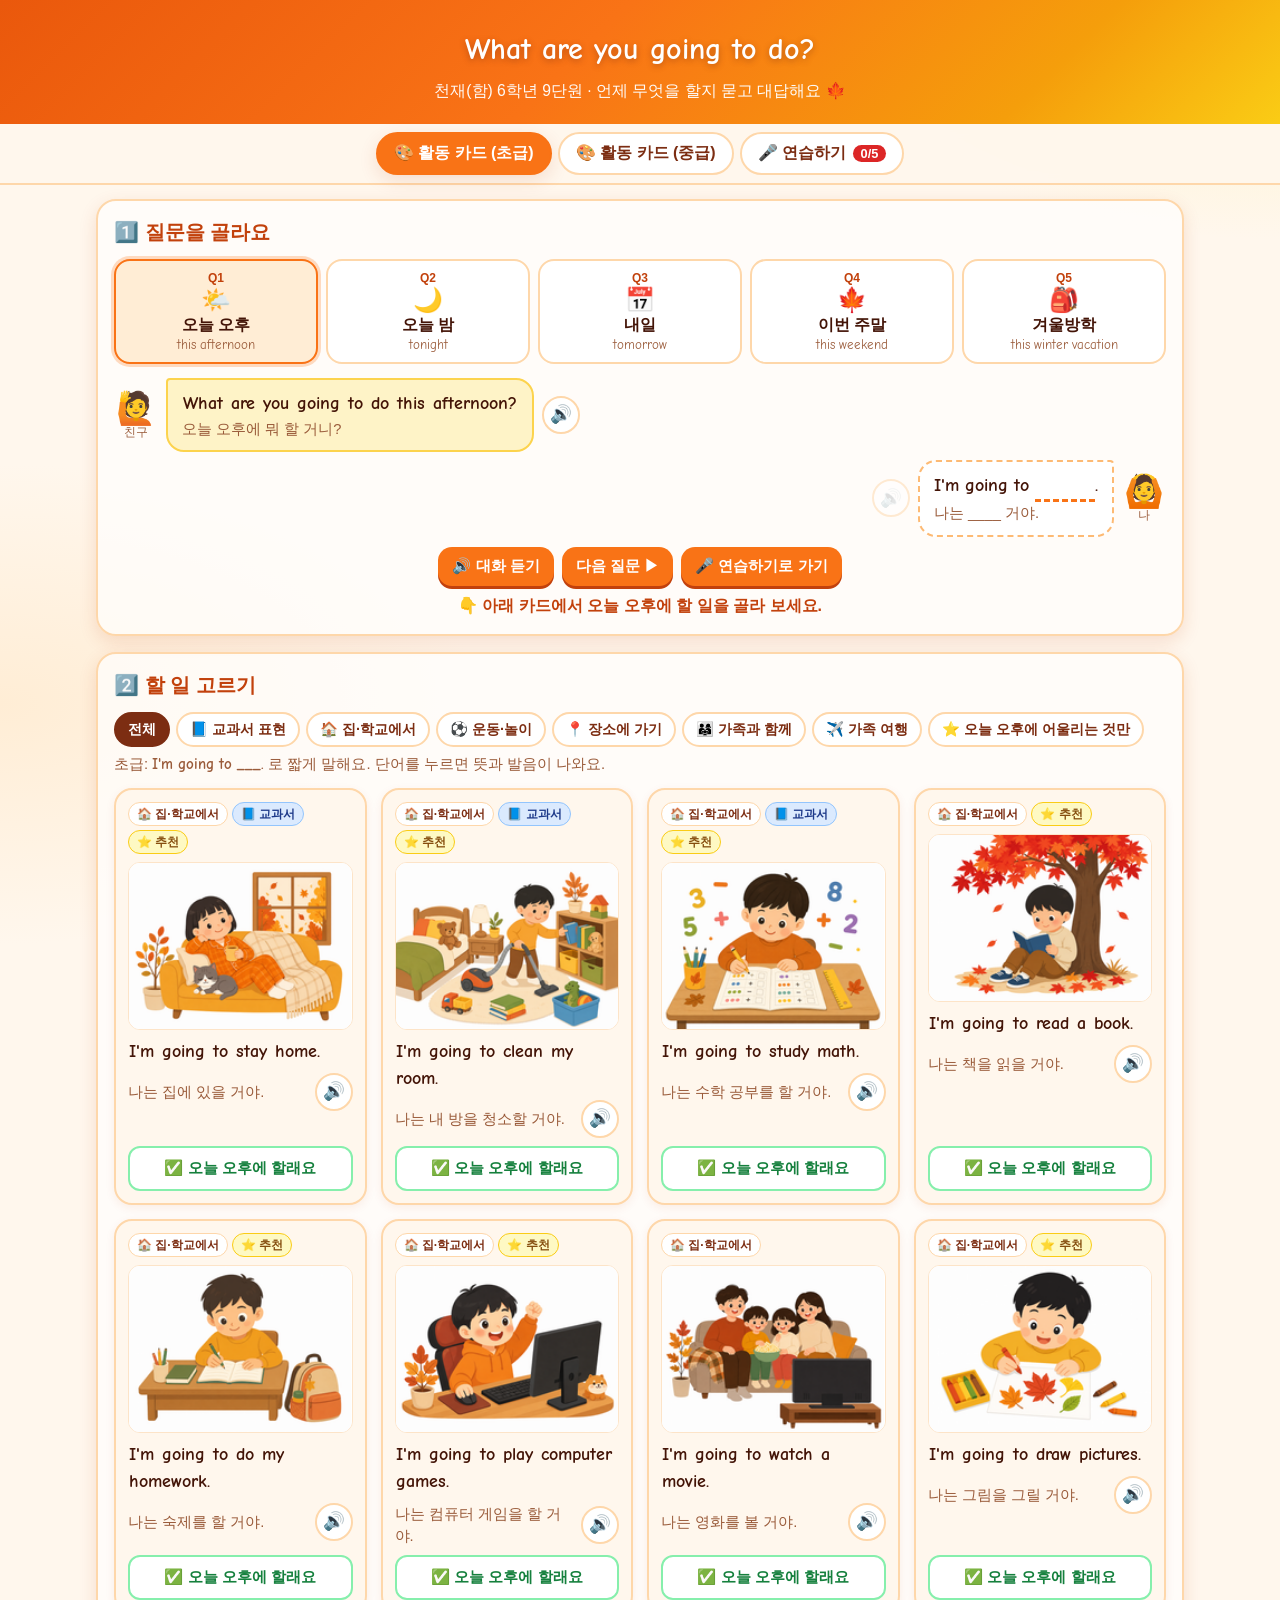
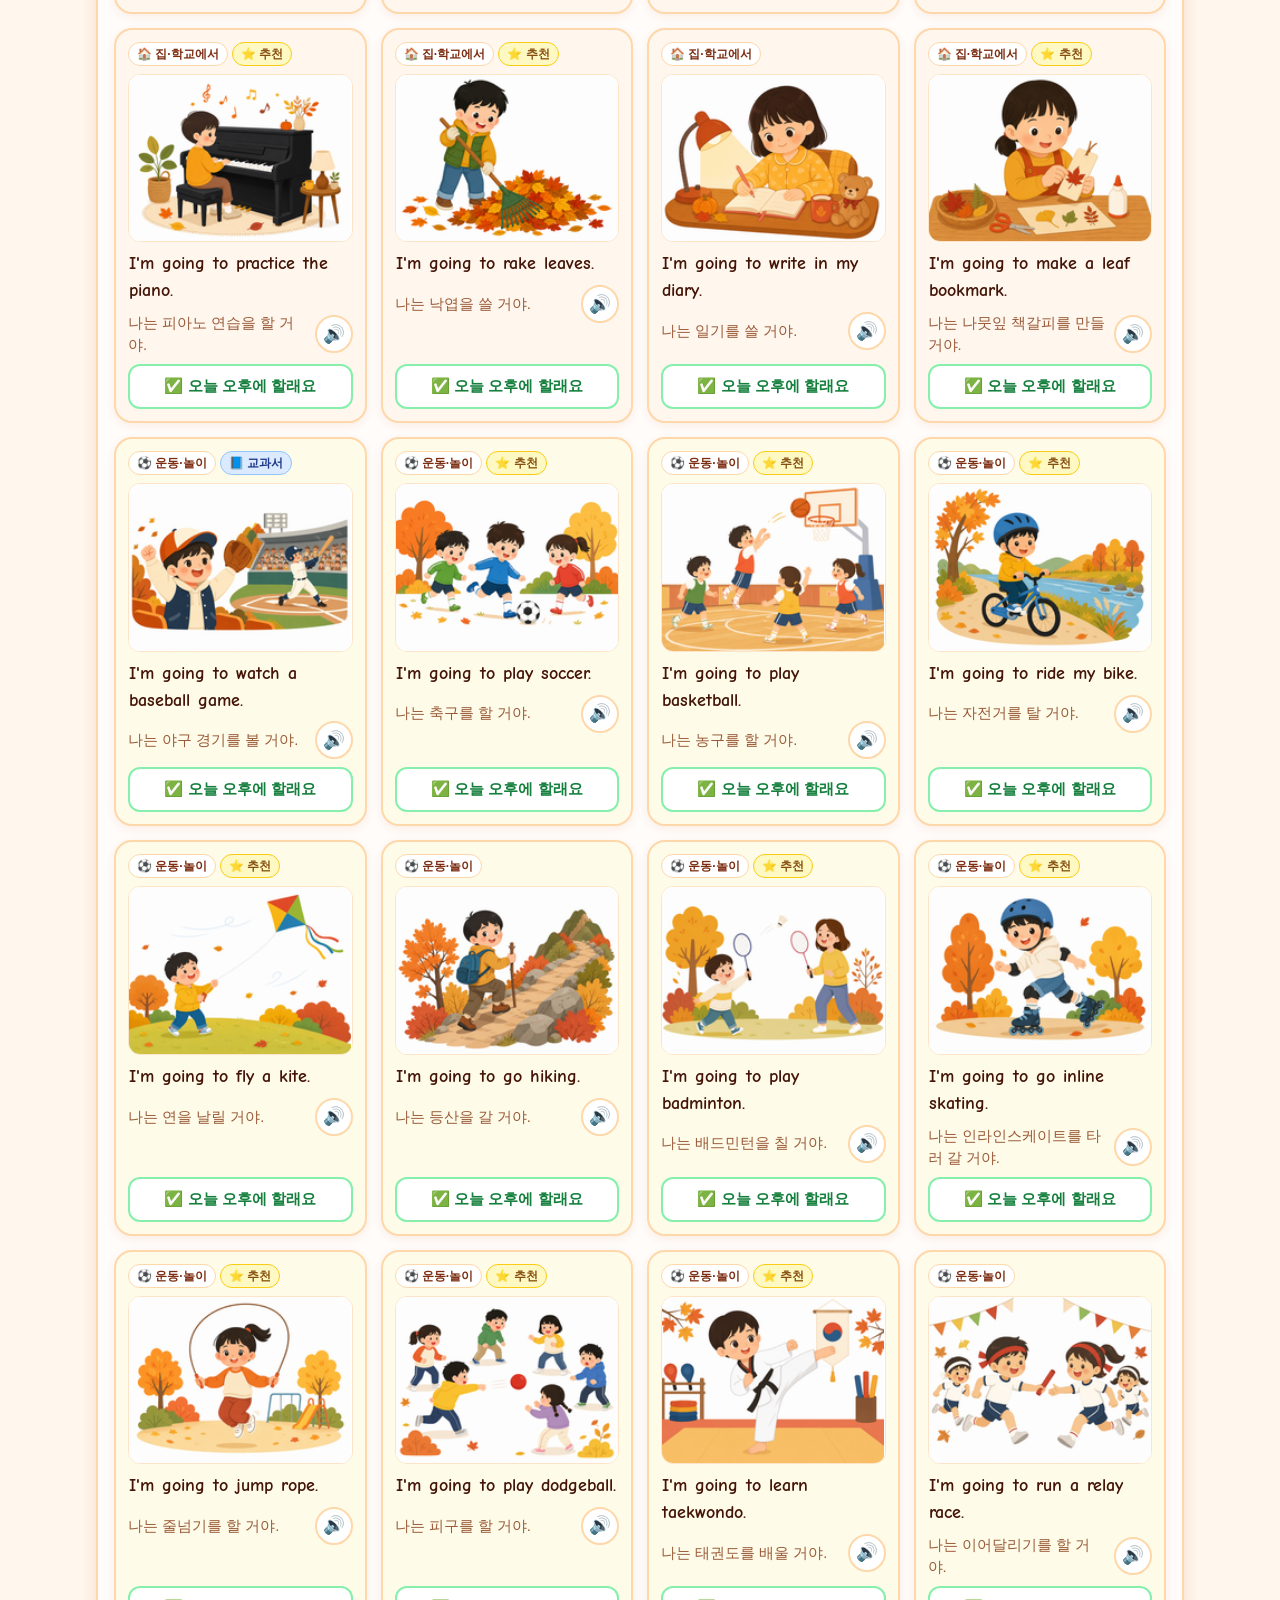
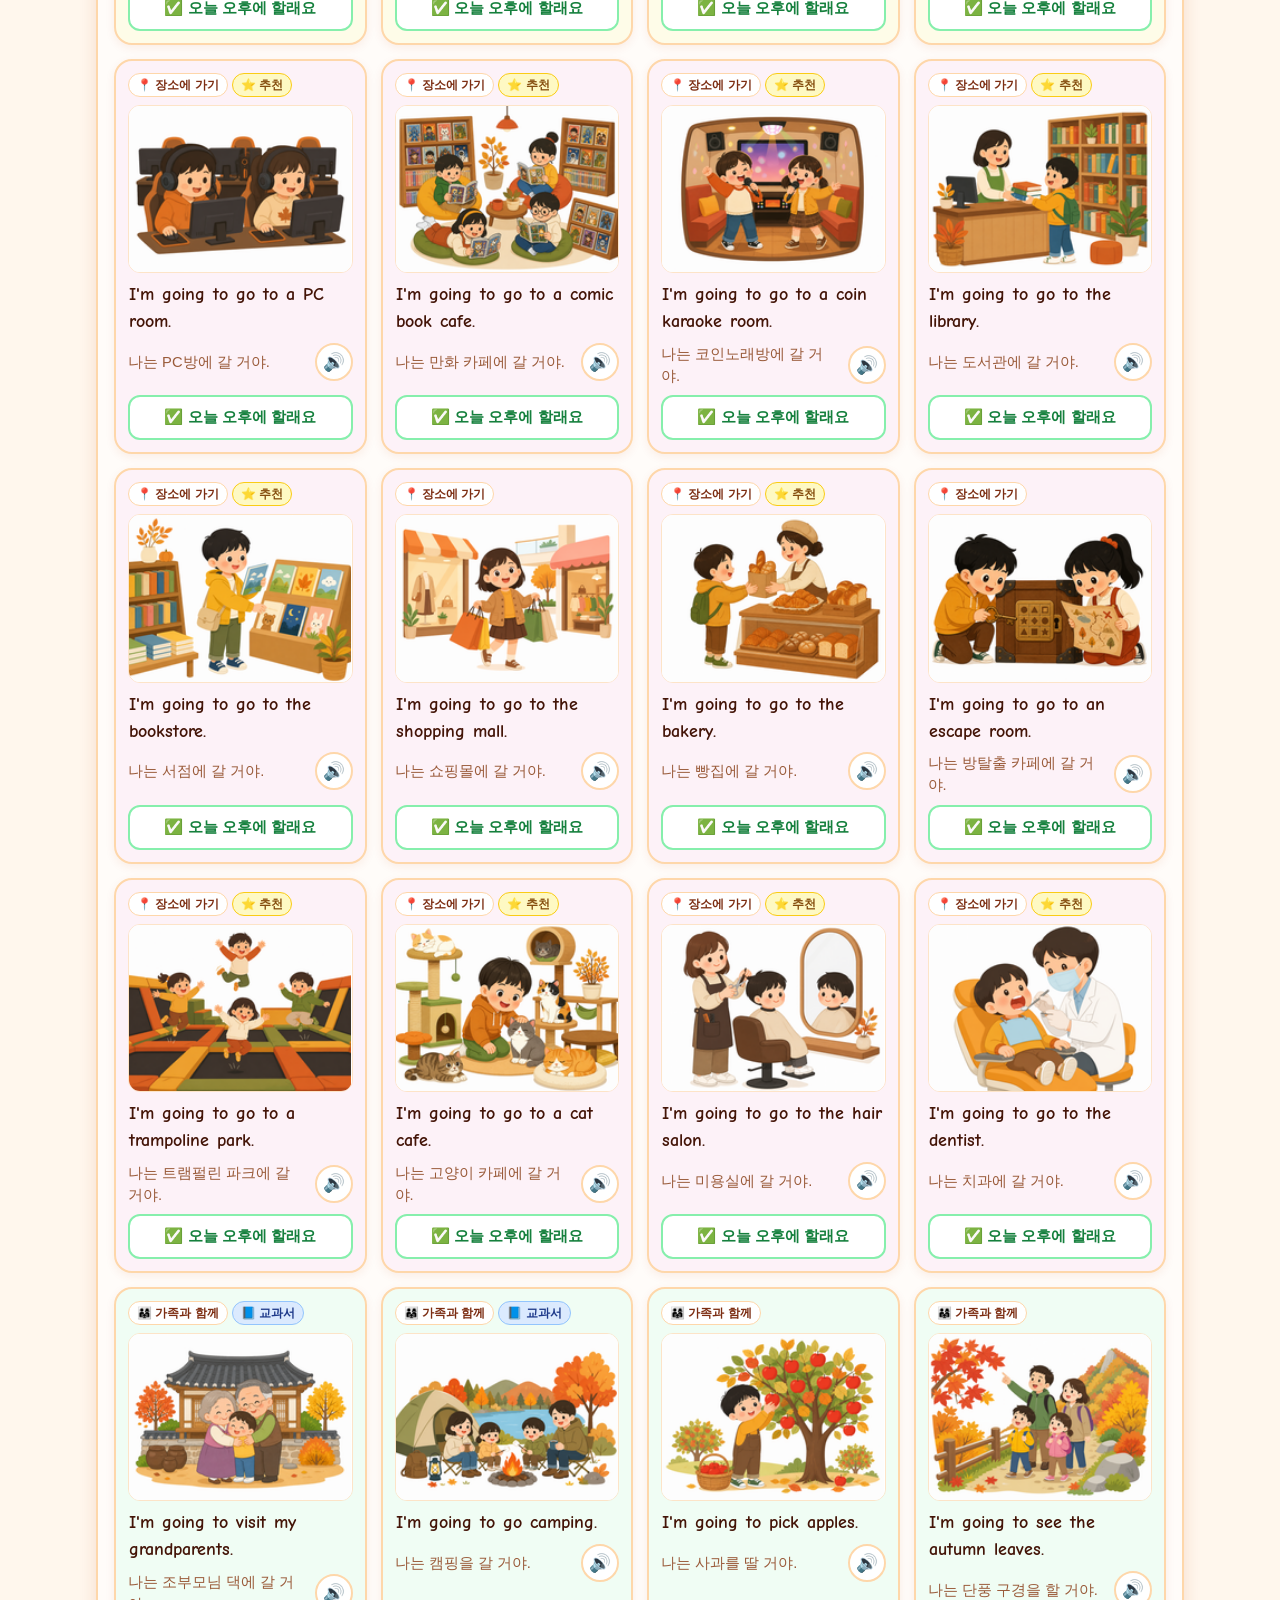
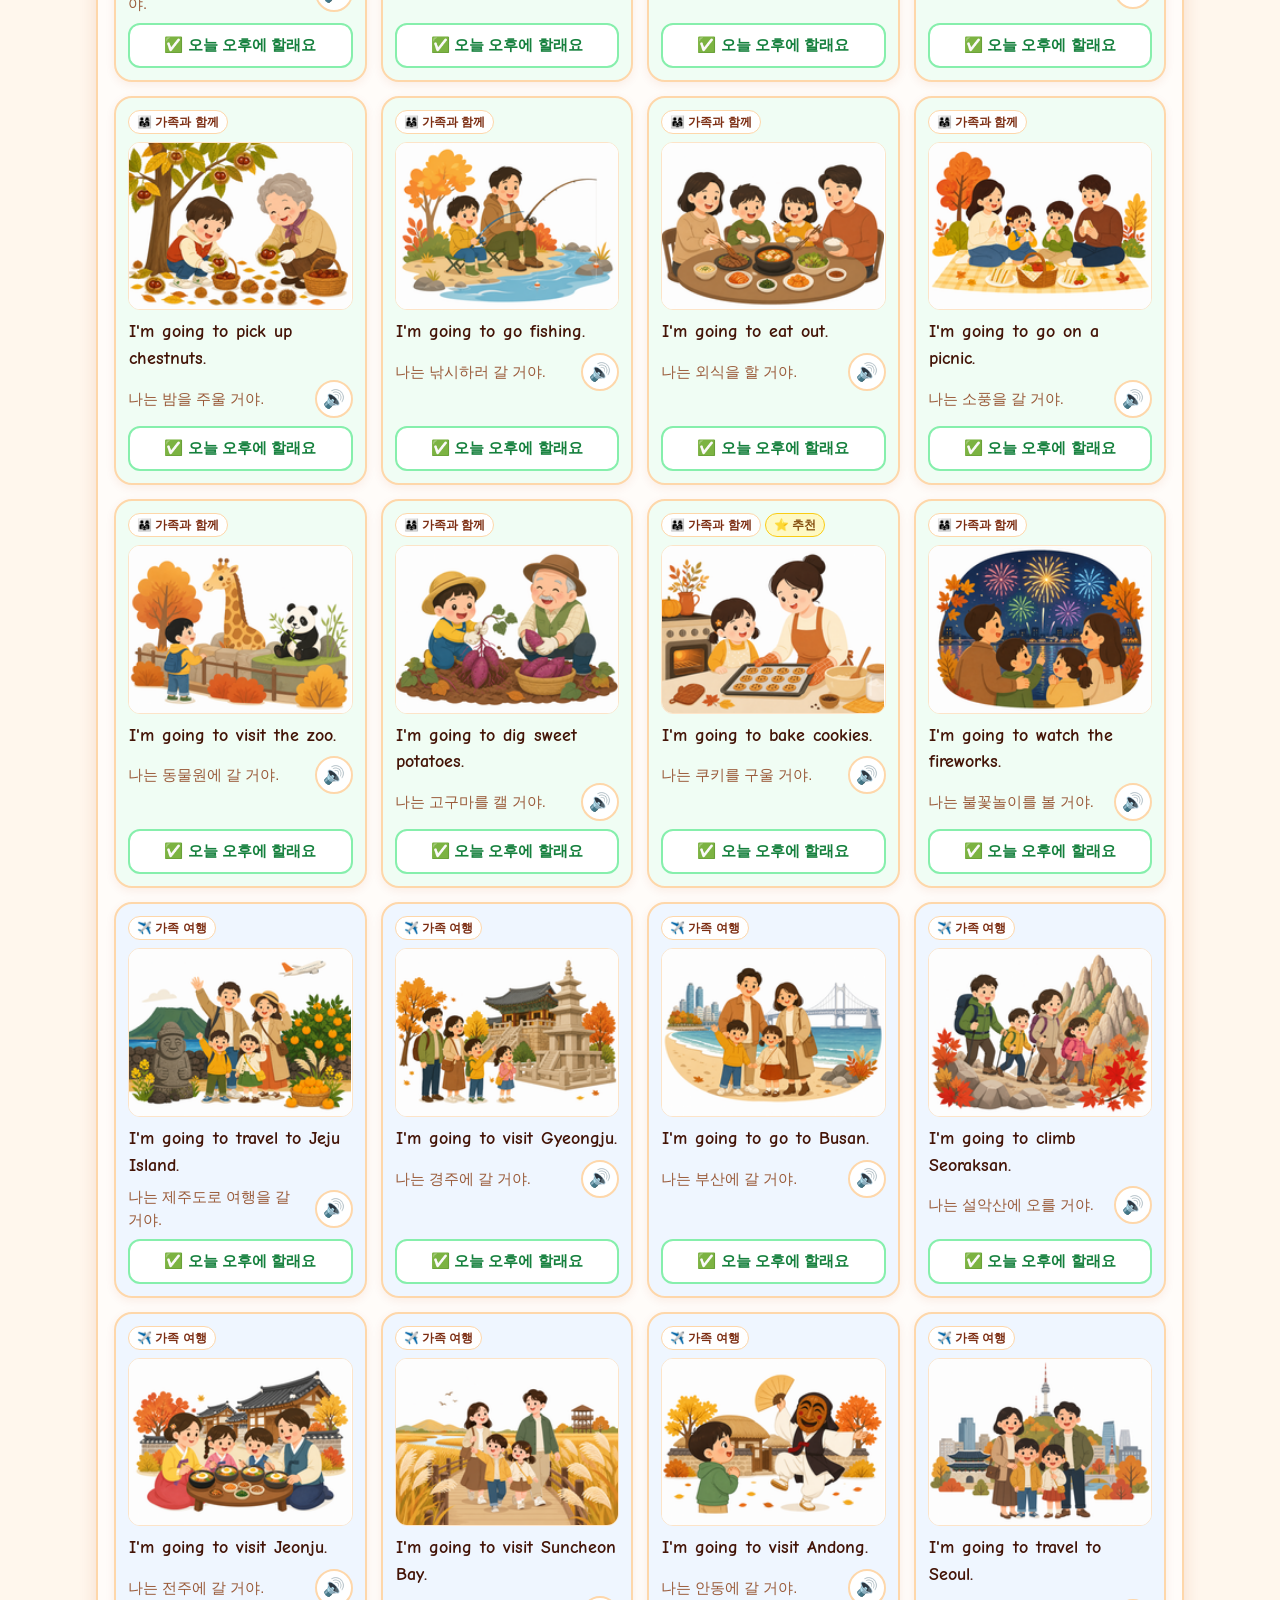
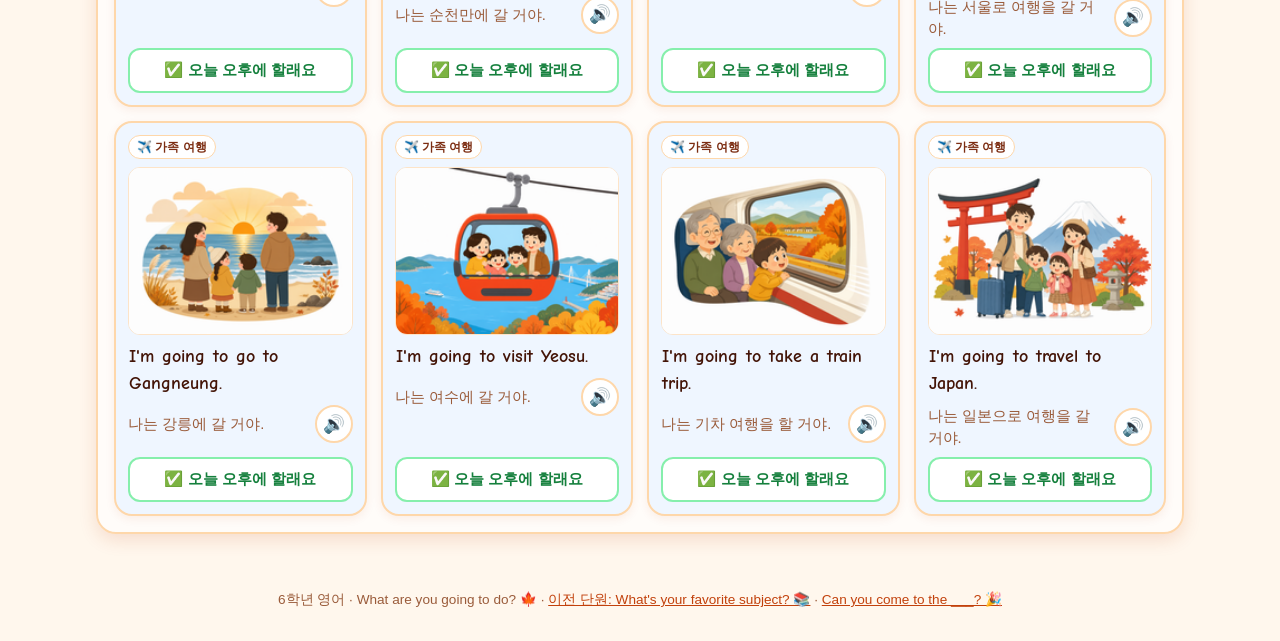
==== commit bb38588b: "Add 'What are you going to do?' unit app (autumn theme) - Root app for Unit 9: activity cards (easy/" ====
--- a/index.html
+++ b/index.html
@@ -3,209 +3,62 @@
 <head>
   <meta charset="UTF-8" />
   <meta name="viewport" content="width=device-width, initial-scale=1.0" />
-  <title>What's your favorite subject? · 좋아하는 과목 말하기</title>
+  <title>What are you going to do? · 나의 계획 말하기</title>
   <link rel="stylesheet" href="https://hangeul.pstatic.net/hangeul_static/css/nanum-square-round.css" />
+  <link rel="stylesheet" href="https://fonts.googleapis.com/css2?family=Comic+Neue:wght@400;700&display=swap" />
   <link rel="stylesheet" href="style.css" />
-  <style>
-    /* 📚 학교 테마 — 기존 파티 테마 색만 바꿈 */
-    :root {
-      --bg1: #e0f2fe; --bg2: #ecfccb;
-      --primary: #0ea5e9; --primary-dark: #0369a1;
-      --accent: #84cc16; --sea: #0284c7;
-      --text: #0c3b5a; --muted: #4b7a99;
-      --ring: rgba(14, 165, 233, 0.4);
-      --shadow: 0 10px 30px rgba(3, 105, 161, 0.16);
-      --shadow-sm: 0 4px 14px rgba(3, 105, 161, 0.12);
-    }
-    body {
-      background:
-        radial-gradient(900px 500px at 90% -8%, #d9f99d 0%, transparent 55%),
-        radial-gradient(1100px 600px at -10% 0%, #bae6fd 0%, transparent 55%),
-        linear-gradient(170deg, var(--bg1) 0%, #e0f2fe 45%, var(--bg2) 100%);
-      background-attachment: fixed;
-    }
-    .app-header { background: linear-gradient(135deg, #38bdf8 0%, #0ea5e9 45%, #84cc16 100%); }
-    .question-card { max-width: 560px; margin: 0 auto; }
-    /* Canva 그림: 잘리지 않게 전체 표시 */
-    .card .photo { object-fit: contain; background: #fff; }
-  </style>
 </head>
 <body>
   <header class="app-header">
-    <div class="balloon balloon1">📚</div>
-    <div class="balloon balloon2">✏️</div>
-    <div class="confetti"></div>
-    <h1>📚 What's your favorite subject?</h1>
-    <p class="subtitle">좋아하는 과목과 잘하는 것 말하기 · 묻고, 대답하고, 나를 소개해 봐요!</p>
+    <div class="leaves" aria-hidden="true">
+      <span>🍁</span><span>🍂</span><span>🍁</span><span>🍂</span><span>🍁</span><span>🍂</span><span>🍁</span><span>🍂</span>
+    </div>
+    <h1><span class="en">What are you going to do?</span></h1>
+    <p class="subtitle">천재(함) 6학년 9단원 · 언제 무엇을 할지 묻고 대답해요 🍁</p>
   </header>
 
-  <nav class="tabs">
-    <button class="tab-btn active" data-tab="suggest">📚 좋아하는 과목</button>
-    <button class="tab-btn" data-tab="answer">💪 잘하는 것</button>
-    <button class="tab-btn" data-tab="meet">🧩 문장 만들기</button>
-    <button class="tab-btn" data-tab="build">🎒 내 대답 만들기 <span id="set-count" class="tab-count">0/3</span></button>
-    <button class="tab-btn" data-tab="practice">🎤 연습 · 짝 활동</button>
+  <nav class="tabs" role="tablist">
+    <button class="tab-btn active" data-tab="easy" role="tab">🎨 <span class="full">활동 카드 (초급)</span><span class="short">초급 카드</span></button>
+    <button class="tab-btn" data-tab="mid" role="tab">🎨 <span class="full">활동 카드 (중급)</span><span class="short">중급 카드</span></button>
+    <button class="tab-btn" data-tab="practice" role="tab">🎤 <span class="full">연습하기</span><span class="short">연습</span> <span id="plan-count" class="tab-count">0/5</span></button>
   </nav>
 
-  <div class="toolbar">
-    <label class="speed-control">말하기 속도
-      <input id="rate" type="range" min="0.6" max="1.1" step="0.05" value="0.85" />
-    </label>
-    <span id="voice-status" class="voice-status"></span>
-  </div>
+  <main>
+    <section id="tab-easy" class="tab-panel active" data-level="easy"></section>
+    <section id="tab-mid" class="tab-panel" data-level="mid"></section>
 
-  <main>
-    <!-- ===== 좋아하는 과목 (My favorite subject is ~.) ===== -->
-    <section id="tab-suggest" class="tab-panel active">
-      <div class="section-block">
-        <h2>❓ 묻기 · What's your favorite subject?</h2>
-        <p class="hint">친구에게 <b>가장 좋아하는 과목</b>을 물어볼 때 이렇게 말해요. <b>What's</b>는 <b>What is</b>를 줄인 말이에요.</p>
-        <div id="question-grid" class="card-grid question-card"></div>
+    <section id="tab-practice" class="tab-panel">
+      <div class="block summary-block no-print">
+        <div class="summary">
+          <span class="stat">🎙️ 총 연습 <b id="sum-total">0</b>회</span>
+          <span class="stat">📊 평균 정확도 <b id="sum-avg">-</b></span>
+          <span class="stat">✅ 연습한 문장 <b id="sum-done">0/5</b></span>
+        </div>
+        <div class="btn-row">
+          <button id="btn-clear" class="btn soft">🧹 기록 지우기</button>
+          <button id="btn-listen-all" class="btn soft">🔊 전체 듣기</button>
+          <button id="btn-print" class="btn soft">🖨️ 인쇄하기</button>
+        </div>
+        <p id="mic-support" class="hint"></p>
       </div>
-      <div class="section-block">
-        <h2>📚 대답하기 · My favorite subject is ___. <span class="count">30개</span></h2>
-        <div class="level-switch">
-          <button class="level-btn active" data-level="beginner">초급</button>
-          <button class="level-btn" data-level="intermediate">중급</button>
-          <button class="level-btn" data-level="advanced">고급</button>
-        </div>
-        <div class="cat-switch">
-          <button class="cat-btn active" data-cat="all">전체</button>
-          <button class="cat-btn" data-cat="main">📘 교과 과목</button>
-          <button class="cat-btn" data-cat="arts">🎨 예체능 과목</button>
-        </div>
-        <p class="hint">난이도와 과목 종류를 고르면 <b>과목 10개</b>(국어·영어·수학·과학·사회·역사·음악·미술·체육·실과)가 나와요. <b>Korean</b>, <b>English</b>는 항상 <b>대문자</b>로 시작해요! <b>고급</b>에서는 <b>I'm good at ___.</b>까지 이어서 말해요. 단어를 누르면 뜻과 발음을 알 수 있어요. <b>📋 활동 1</b>: 듣고 따라 말한 뒤, 내가 좋아하는 과목을 <b>🎒 내 대답 만들기</b>에서 골라요.</p>
-        <div id="suggestion-grid" class="card-grid five"></div>
+
+      <div class="block plan-block">
+        <h2>📅 나의 계획표 · <span class="en">My Plans</span></h2>
+        <ol id="plan-list" class="plan-list"></ol>
       </div>
     </section>
-
-    <!-- ===== 잘하는 것 (I'm good at ~.) ===== -->
-    <section id="tab-answer" class="tab-panel">
-      <p class="hint" style="margin-bottom:18px">💡 좋아하는 과목을 말한 뒤 <b>I'm good at ___.</b> 으로 <b>내가 잘하는 것</b>을 말해요. <b>I'm</b>은 <b>I am</b>을 줄인 말이고, <b>at</b> 뒤에는 <b>singing, dancing</b>처럼 <b>-ing</b> 모양이 와요.</p>
-      <div class="section-block">
-        <h2>💪 잘하는 것 · I'm good at ___. <span class="count">10개</span></h2>
-        <p class="hint">카드를 보고 듣고 따라 말해요.</p>
-        <div id="accept-grid" class="card-grid five"></div>
-      </div>
-      <div class="section-block">
-        <h2>✍️ 빈칸 채우기 <span class="count">10개</span></h2>
-        <p class="hint">내가 잘하는 것을 골라 빈칸을 채워요.</p>
-        <div class="fill-box" id="refuse-fill">
-          <div class="fill-pattern">I'm good at <span class="blank" id="refuse-blank">________</span>.</div>
-          <div class="fill-ko" id="refuse-ko">나는 ________을(를) 잘해.</div>
-          <div class="chip-group-title">💪 잘하는 것 (I'm good at ___.)</div>
-          <div id="refuse-chips" class="chip-row wrap"></div>
-          <div class="fill-actions" id="refuse-actions"></div>
-        </div>
-      </div>
-    </section>
-
-    <!-- ===== 문장 만들기 (My favorite subject is ~. I'm good at ~.) ===== -->
-    <section id="tab-meet" class="tab-panel">
-      <p class="hint" style="margin-bottom:18px">💡 <b>What's your favorite subject?</b> 라는 질문을 받으면 <b>좋아하는 과목</b>과 <b>잘하는 것</b>을 이어서 말해 봐요.</p>
-      <div class="section-block">
-        <h2>🧩 두 문장 이어 말하기 <span class="count">과목 10 · 잘하는 것 10</span></h2>
-        <p class="hint">과목과 잘하는 것을 골라 빈칸을 채우면 문장이 완성돼요. 완성된 문장을 들어 보세요.</p>
-        <div class="fill-box" id="meet-fill">
-          <div class="fill-pattern">My favorite subject is <span class="blank" id="meet-place-blank">________</span><span id="meet-place-dot">.</span> I'm good at <span class="blank" id="meet-time-blank">________</span>.</div>
-          <div class="fill-ko" id="meet-ko">내가 가장 좋아하는 과목은 ________이야. 나는 ________을(를) 잘해.</div>
-          <div class="chip-group-title">📚 과목 (Subject)</div>
-          <div id="meet-place-chips" class="chip-row wrap"></div>
-          <div class="chip-group-title">💪 잘하는 것 (Good at)</div>
-          <div id="meet-time-chips" class="chip-row wrap"></div>
-          <div class="fill-actions" id="meet-actions"></div>
-        </div>
-      </div>
-    </section>
-
-    <!-- ===== 🎒 내 대답 만들기 (카드 3개) ===== -->
-    <section id="tab-build" class="tab-panel">
-      <div class="section-block">
-        <h2>🎒 내 대답 만들기 <span class="count">3개</span></h2>
-        <p class="hint"><b>📋 활동 2</b>: 내가 할 대답 카드를 <b>3개</b> 만들어요. 카드마다 <b>좋아하는 과목 1개</b>와 <b>잘하는 것 1개</b>를 고르면 돼요. 다 만들면 아래 <b>📝 활동지에 적기</b> 표를 보고 영어로 옮겨 적고, <b>🎤 연습 · 짝 활동</b>에서 말해 봐요.</p>
-
-        <div class="set-tabs" id="set-tabs">
-          <button class="set-tab active" data-set="0">카드 1</button>
-          <button class="set-tab" data-set="1">카드 2</button>
-          <button class="set-tab" data-set="2">카드 3</button>
-        </div>
-
-        <div class="fill-box dialog-box">
-          <div class="br-dialogue">
-            <div class="br-line line-a">
-              <span class="br-who">🙋 친구</span>
-              <div class="br-bubble">
-                <div class="br-sentence" id="set-question"></div>
-                <div class="br-ko">네가 가장 좋아하는 과목은 뭐니?</div>
-              </div>
-              <button class="speak-btn small" id="set-speak-invite" aria-label="이 줄 듣기">🔊</button>
-            </div>
-            <div class="br-line line-b">
-              <span class="br-who">🙆 나</span>
-              <div class="br-bubble">
-                <div class="br-sentence">My favorite subject is <span class="blank" id="set-event">________</span><span id="set-event-dot">.</span></div>
-                <div class="br-ko" id="set-event-ko">내가 가장 좋아하는 과목은 ________이야.</div>
-              </div>
-              <button class="speak-btn small" id="set-speak-answer" aria-label="이 줄 듣기">🔊</button>
-            </div>
-            <div class="br-line line-b">
-              <span class="br-who">🙆 나</span>
-              <div class="br-bubble">
-                <div class="br-sentence">I'm good at <span class="blank" id="set-place">________</span>.</div>
-                <div class="br-ko" id="set-meet-ko">나는 ________을(를) 잘해.</div>
-              </div>
-              <button class="speak-btn small" id="set-speak-meet" aria-label="이 줄 듣기">🔊</button>
-            </div>
-          </div>
-          <div class="dlg-status" id="set-status"></div>
-          <div class="fill-actions">
-            <button id="set-listen" class="btn primary" disabled>🔊 대화 듣기</button>
-            <button id="set-random" class="btn ghost">🎲 무작위로 채우기</button>
-            <button id="set-clear" class="btn ghost">🧹 이 카드 비우기</button>
-          </div>
-        </div>
-
-        <div class="build-step">
-          <h3 class="build-label">1️⃣ 좋아하는 과목 고르기 <span class="build-sub">My favorite subject is ___.</span></h3>
-          <div id="build-events"></div>
-        </div>
-        <div class="build-step">
-          <h3 class="build-label">2️⃣ 잘하는 것 고르기 <span class="build-sub">I'm good at ___.</span></h3>
-          <div id="build-place" class="chip-row wrap"></div>
-        </div>
-      </div>
-
-      <div class="section-block">
-        <h2>📝 활동지에 적기 <span class="count">활동 2</span></h2>
-        <p class="hint">영어 문장을 보고 그대로 옮겨 적어요. 🔊를 누르면 읽어 줘요.</p>
-        <div id="sheet-summary" class="sheet-table"></div>
-      </div>
-    </section>
-
-    <!-- ===== 🎤 연습 · 짝 활동 ===== -->
-    <section id="tab-practice" class="tab-panel">
-      <div class="section-block">
-        <h2>👫 짝 활동 카드 <span class="count">활동 3</span></h2>
-        <p class="hint"><b>📋 활동 3</b>: 짝에게 <b>What's your favorite subject?</b> 라고 물어요. 친구가 대답하면 활동지에 <b>친구 이름 · 좋아하는 과목 · 잘하는 것</b>을 적어요. 친구가 나에게 물으면 내 카드를 보고 대답해요!</p>
-        <div id="pair-cards" class="pair-cards"></div>
-      </div>
-      <div class="section-block">
-        <h2>🎤 컴퓨터와 미리 연습하기</h2>
-        <p class="hint">짝 활동 전에 혼자 연습해요. 줄마다 <b>🎙️ 말하기</b>로 정확도를 재고, <b>🎭 역할극</b>에서 내가 <b>A(묻는 사람)</b> 또는 <b>B(대답하는 사람)</b>를 맡으면 컴퓨터가 상대 역할을 읽어 줘요. (Chrome 권장)</p>
-        <p id="practice-empty" class="practice-empty">
-          아직 만든 카드가 없어요! <b>🎒 내 대답 만들기</b> 탭에서 과목과 잘하는 것을 골라 보세요.
-        </p>
-        <div id="practice-list" class="practice-list"></div>
-      </div>
-    </section>
-
   </main>
 
-  <footer class="app-footer">
-    <span class="voice-status">6학년 영어 · What's your favorite subject? 📚 · <a href="invite/index.html">이전 단원: Can you come to the ___? 🎉</a></span>
+  <div id="word-popup" class="word-popup hidden" role="tooltip"></div>
+
+  <footer class="app-footer no-print">
+    6학년 영어 · What are you going to do? 🍁 ·
+    <a href="favorite-subject/index.html">이전 단원: What's your favorite subject? 📚</a> ·
+    <a href="invite/index.html">Can you come to the ___? 🎉</a>
   </footer>
 
   <script src="data.js"></script>
+  <script src="score.js"></script>
   <script src="app.js"></script>
 </body>
 </html>
--- a/style.css
+++ b/style.css
@@ -1,594 +1,247 @@
+/* 🍁 가을 테마 — 주황 · 단풍 빨강 · 은행잎 노랑 */
 :root {
-  /* 🎉 파티 테마 — 보라·핑크·풍선 */
-  --bg1: #f3e8ff;
-  --bg2: #fff1f2;
-  --primary: #8b5cf6;     /* 보라 */
-  --primary-dark: #6d28d9;/* 진한 보라 */
-  --accent: #f472b6;      /* 핑크 */
-  --sun: #fbbf24;         /* 노랑(풍선) */
-  --sea: #ec4899;         /* 진한 핑크 */
-  --pos: #10b981;
-  --neg: #f43f5e;
-  --wish: #f59e0b;
-  --card: rgba(255, 255, 255, 0.88);
-  --text: #3b1d5e;
-  --muted: #8b6fa8;
-  --ring: rgba(139, 92, 246, 0.4);
-  --shadow: 0 10px 30px rgba(109, 40, 217, 0.16);
-  --shadow-sm: 0 4px 14px rgba(109, 40, 217, 0.12);
-  /* 영어는 Comic Sans, 한글은 나눔라운드(NanumSquareRound) */
-  --font: "Comic Sans MS", "Comic Sans", "NanumSquareRound", "Chalkboard SE", "Comic Neue", cursive;
-}
-
-* { box-sizing: border-box; font-family: var(--font); }
-
+  --orange: #f97316;
+  --orange-dark: #c2410c;
+  --maple: #dc2626;
+  --ginkgo: #facc15;
+  --brown: #7c2d12;
+  --text: #431407;
+  --muted: #9a5b3a;
+  --bg: #fff7ed;
+  --card: #fffdf8;
+  --line: #fed7aa;
+  --shadow: 0 6px 18px rgba(194, 65, 12, 0.14);
+  --ko: "NanumSquareRound", "나눔스퀘어라운드", "Apple SD Gothic Neo", "Malgun Gothic", sans-serif;
+  --en: "Comic Sans MS", "Comic Sans", "Comic Neue", "Chalkboard SE", "NanumSquareRound", cursive;
+}
+* { box-sizing: border-box; }
+html, body { margin: 0; overflow-x: hidden; }
 body {
-  margin: 0;
+  font-family: var(--ko);
   color: var(--text);
   background:
-    radial-gradient(900px 500px at 90% -8%, #fbcfe8 0%, transparent 55%),
-    radial-gradient(1100px 600px at -10% 0%, #ddd6fe 0%, transparent 55%),
-    linear-gradient(170deg, var(--bg1) 0%, #ede9fe 45%, var(--bg2) 100%);
-  background-attachment: fixed;
-  min-height: 100vh;
-  -webkit-tap-highlight-color: transparent;
-}
-
-/* ===== Header (파티 배너) ===== */
+    radial-gradient(800px 400px at 100% 0%, #fef3c7 0%, transparent 60%),
+    radial-gradient(800px 400px at 0% 10%, #ffedd5 0%, transparent 60%),
+    var(--bg);
+  line-height: 1.5;
+}
+.en { font-family: var(--en); }
+button { font-family: inherit; cursor: pointer; }
+button:disabled { cursor: not-allowed; opacity: 0.5; }
+:focus-visible { outline: 3px solid var(--ginkgo); outline-offset: 2px; }
+
+/* 헤더 + 떨어지는 단풍잎 */
 .app-header {
-  position: relative; overflow: hidden;
-  text-align: center;
-  padding: 30px 16px 26px;
-  background: linear-gradient(135deg, #a78bfa 0%, #8b5cf6 45%, #ec4899 100%);
-  color: #fff;
-  border-radius: 0 0 32px 32px;
-  box-shadow: var(--shadow);
-}
-.app-header h1 { position: relative; z-index: 2; margin: 0; font-size: 1.6rem; letter-spacing: 0.2px; line-height: 1.35; text-shadow: 0 2px 6px rgba(109,40,217,0.35); }
-.subtitle { position: relative; z-index: 2; margin: 8px 0 0; opacity: 0.97; font-size: 0.95rem; }
-/* 풍선 */
-.app-header .balloon {
-  position: absolute; z-index: 1; font-size: 3.2rem; opacity: 0.9;
-  animation: float 4s ease-in-out infinite;
-}
-.balloon1 { top: 10px; left: 26px; }
-.balloon2 { top: 24px; right: 30px; font-size: 2.6rem; animation-delay: 1.5s; }
-@keyframes float { 0%,100% { transform: translateY(0) rotate(-4deg); } 50% { transform: translateY(-10px) rotate(4deg); } }
-/* 색종이 */
-.app-header .confetti {
-  position: absolute; inset: 0; z-index: 1; pointer-events: none;
-  background:
-    radial-gradient(circle, #fde047 3px, transparent 4px) 12% 20% / 60px 60px repeat,
-    radial-gradient(circle, #ffffff 2.5px, transparent 3.5px) 40% 70% / 75px 75px repeat,
-    radial-gradient(circle, #5eead4 2.5px, transparent 3.5px) 80% 40% / 90px 90px repeat;
-  opacity: 0.45;
-}
-
-/* ===== 상단 도구막대 (말하기 속도) ===== */
-.toolbar {
-  max-width: 980px; margin: 14px auto 0; padding: 0 16px;
-  display: flex; align-items: center; justify-content: flex-end; gap: 14px; flex-wrap: wrap;
-}
-
-/* ===== Tabs ===== */
+  position: relative; overflow: hidden; text-align: center; color: #fff;
+  padding: 26px 16px 22px;
+  background: linear-gradient(135deg, #ea580c 0%, #f97316 45%, #f59e0b 80%, #facc15 100%);
+}
+.app-header h1 { position: relative; z-index: 2; margin: 0; font-size: 1.9rem; text-shadow: 0 2px 6px rgba(124, 45, 18, 0.45); }
+.subtitle { position: relative; z-index: 2; margin: 6px 0 0; font-size: 0.98rem; opacity: 0.97; }
+.leaves span {
+  position: absolute; top: -40px; font-size: 1.6rem; z-index: 1; opacity: 0.9;
+  animation: fall 9s linear infinite;
+}
+.leaves span:nth-child(1) { left: 4%; animation-delay: 0s; }
+.leaves span:nth-child(2) { left: 16%; animation-delay: 3.5s; font-size: 1.2rem; }
+.leaves span:nth-child(3) { left: 28%; animation-delay: 6s; }
+.leaves span:nth-child(4) { left: 44%; animation-delay: 1.5s; font-size: 1.3rem; }
+.leaves span:nth-child(5) { left: 60%; animation-delay: 5s; }
+.leaves span:nth-child(6) { left: 72%; animation-delay: 2.2s; font-size: 1.1rem; }
+.leaves span:nth-child(7) { left: 84%; animation-delay: 7s; }
+.leaves span:nth-child(8) { left: 94%; animation-delay: 4.2s; font-size: 1.2rem; }
+@keyframes fall {
+  0% { transform: translateY(0) rotate(0deg) translateX(0); }
+  50% { transform: translateY(90px) rotate(180deg) translateX(18px); }
+  100% { transform: translateY(190px) rotate(360deg) translateX(-10px); }
+}
+@media (prefers-reduced-motion: reduce) {
+  .leaves span { animation: none; top: auto; bottom: 6px; }
+}
+
+/* 탭 (상단 고정) */
 .tabs {
-  display: flex; gap: 10px; justify-content: center;
-  margin: 20px auto; padding: 0 14px; max-width: 980px; flex-wrap: wrap;
+  position: sticky; top: 0; z-index: 50;
+  display: flex; gap: 6px; padding: 8px; justify-content: center;
+  background: rgba(255, 247, 237, 0.96); backdrop-filter: blur(6px);
+  border-bottom: 2px solid var(--line);
 }
 .tab-btn {
-  flex: 1; min-width: 150px; max-width: 240px; padding: 13px 10px;
-  border: none; border-radius: 16px;
-  background: rgba(255, 255, 255, 0.78);
-  color: var(--primary-dark); font-size: 1.02rem; font-weight: 700;
-  cursor: pointer; backdrop-filter: blur(6px);
-  box-shadow: var(--shadow-sm); transition: transform 0.12s, background 0.2s, color 0.2s;
-}
-.tab-btn.active {
-  background: linear-gradient(135deg, var(--primary), var(--primary-dark));
-  color: #fff;
-}
-.tab-btn:active { transform: scale(0.96); }
-
-main { max-width: 980px; margin: 0 auto; padding: 0 16px 50px; }
+  border: 2px solid var(--line); background: #fff; color: var(--brown);
+  border-radius: 999px; padding: 9px 16px; font-size: 1rem; font-weight: 800; white-space: nowrap;
+}
+.tab-btn.active { background: var(--orange); border-color: var(--orange); color: #fff; box-shadow: var(--shadow); }
+.tab-btn .short { display: none; }
+.tab-count { display: inline-block; margin-left: 2px; padding: 1px 8px; border-radius: 999px; background: var(--maple); color: #fff; font-size: 0.8rem; }
+.tab-btn.active .tab-count { background: #fff; color: var(--maple); }
+
+main { max-width: 1120px; margin: 0 auto; padding: 14px 16px 30px; }
 .tab-panel { display: none; }
-.tab-panel.active { display: block; animation: fade 0.28s ease; }
-@keyframes fade { from { opacity: 0; transform: translateY(8px); } to { opacity: 1; } }
-
-/* ===== Sections ===== */
-.section-block { margin-bottom: 30px; }
-.section-block h2 { font-size: 1.25rem; margin: 10px 0 4px; display: flex; align-items: center; gap: 8px; }
-.count {
-  font-size: 0.75rem; font-weight: 700; color: #fff;
-  background: var(--primary); padding: 3px 10px; border-radius: 20px;
-}
-.hint { color: var(--muted); margin: 4px 0 14px; font-size: 0.9rem; line-height: 1.5; }
-
-/* ===== Card grid ===== */
-.card-grid {
-  display: grid;
-  grid-template-columns: repeat(auto-fill, minmax(230px, 1fr));
-  gap: 18px;
-}
-.card-grid.five { grid-template-columns: repeat(3, minmax(0, 1fr)); gap: 20px; }
-
-/* ===== 난이도 선택 ===== */
-.level-switch { display: flex; gap: 10px; margin: 6px 0 4px; flex-wrap: wrap; }
-.level-btn {
-  border: none; cursor: pointer;
-  padding: 9px 20px; border-radius: 999px;
-  background: rgba(255, 255, 255, 0.8);
-  color: var(--primary-dark); font-weight: 700; font-size: 0.95rem;
-  box-shadow: var(--shadow-sm); transition: transform 0.1s, background 0.2s, color 0.2s;
-}
-.level-btn.active {
-  background: linear-gradient(135deg, var(--sun), var(--accent));
-  color: #fff;
-}
-.level-btn:active { transform: scale(0.95); }
-
-/* ===== 활동 종류 선택 ===== */
-.cat-switch { display: flex; gap: 8px; margin: 10px 0 4px; flex-wrap: wrap; }
-.cat-btn {
-  border: 1.5px solid rgba(139, 92, 246, 0.28); cursor: pointer;
-  padding: 8px 16px; border-radius: 999px;
-  background: rgba(255, 255, 255, 0.75);
-  color: var(--primary-dark); font-weight: 700; font-size: 0.9rem;
-  transition: transform 0.1s, background 0.2s, color 0.2s, border-color 0.2s;
-}
-.cat-btn.active {
-  background: linear-gradient(135deg, var(--primary), var(--sea));
-  color: #fff; border-color: transparent;
-}
-.cat-btn:active { transform: scale(0.95); }
-
+.tab-panel.active { display: block; }
+.block { background: rgba(255, 255, 255, 0.7); border: 2px solid var(--line); border-radius: 20px; padding: 16px; margin-bottom: 16px; box-shadow: var(--shadow); }
+.block h2 { margin: 0 0 12px; font-size: 1.25rem; color: var(--orange-dark); }
+.hint { color: var(--muted); font-size: 0.92rem; margin: 6px 0 12px; }
+
+/* 질문 버튼 */
+.q-buttons { display: grid; grid-template-columns: repeat(5, minmax(0, 1fr)); gap: 8px; }
+.q-btn {
+  position: relative; display: flex; flex-direction: column; align-items: center; gap: 1px;
+  padding: 10px 6px; border-radius: 16px; border: 2px solid var(--line); background: #fff; color: var(--text);
+}
+.q-btn .q-num { font-size: 0.75rem; font-weight: 800; color: var(--orange-dark); }
+.q-btn .q-emoji { font-size: 1.5rem; }
+.q-btn .q-ko { font-weight: 800; font-size: 0.98rem; }
+.q-btn .q-en { font-size: 0.82rem; color: var(--muted); text-align: center; }
+.q-btn .q-check { position: absolute; top: 4px; right: 6px; font-size: 0.8rem; color: #15803d; font-weight: 800; }
+.q-btn.done { background: #fefce8; border-color: var(--ginkgo); }
+.q-btn.active { border-color: var(--orange); background: #ffedd5; box-shadow: 0 0 0 3px rgba(249, 115, 22, 0.25); }
+
+/* 말풍선 대화 */
+.dialog { margin-top: 14px; }
+.bubble-row { display: flex; align-items: center; gap: 8px; margin: 8px 0; }
+.bubble-row.me { justify-content: flex-end; }
+.who { display: flex; flex-direction: column; align-items: center; font-size: 2rem; line-height: 1; min-width: 44px; }
+.who small { font-size: 0.72rem; color: var(--muted); margin-top: 3px; }
+.bubble { position: relative; max-width: 78%; padding: 10px 14px; border-radius: 18px; background: #fff; border: 2px solid var(--line); }
+.friend .bubble { background: #fef3c7; border-color: #fcd34d; border-top-left-radius: 4px; }
+.me .bubble { background: #ffedd5; border-color: #fdba74; border-top-right-radius: 4px; }
+.me .bubble.empty { background: #fff; border-style: dashed; }
+.bubble p { margin: 0; }
+.bubble .en { font-size: 1.15rem; font-weight: 700; }
+.bubble .ko { font-size: 0.92rem; color: var(--muted); }
+.blank { display: inline-block; min-width: 60px; border-bottom: 3px dashed var(--orange); color: transparent; }
+.status { margin: 8px 0 0; font-weight: 700; color: var(--orange-dark); text-align: center; }
+
+.btn-row { display: flex; flex-wrap: wrap; gap: 8px; justify-content: center; margin-top: 10px; }
+.btn {
+  border: none; border-radius: 14px; padding: 9px 14px; font-weight: 800; font-size: 0.95rem;
+  background: var(--orange); color: #fff; box-shadow: 0 3px 0 var(--orange-dark);
+}
+.btn:active { transform: translateY(2px); box-shadow: 0 1px 0 var(--orange-dark); }
+.btn.soft { background: #fff; color: var(--orange-dark); border: 2px solid var(--line); box-shadow: none; }
+.btn.tiny { padding: 4px 10px; font-size: 0.85rem; box-shadow: none; }
+.icon-btn { border: 2px solid var(--line); background: #fff; border-radius: 50%; width: 38px; height: 38px; font-size: 1.1rem; flex: none; }
+
+/* 필터 */
+.filters { display: flex; flex-wrap: wrap; gap: 6px; }
+.chip { border: 2px solid var(--line); background: #fff; color: var(--brown); border-radius: 999px; padding: 6px 12px; font-size: 0.9rem; font-weight: 700; }
+.chip.on { background: var(--brown); border-color: var(--brown); color: #fff; }
+
+/* 카드 */
+.grid { display: grid; grid-template-columns: repeat(auto-fill, minmax(230px, 1fr)); gap: 14px; }
 .card {
-  position: relative;
-  background: var(--card);
-  border: 1.5px solid rgba(255, 255, 255, 0.7);
-  border-radius: 24px;
-  padding: 18px 20px 22px;
-  box-shadow: var(--shadow-sm);
-  transition: transform 0.15s, box-shadow 0.2s;
-}
-.card:hover { transform: translateY(-3px); box-shadow: var(--shadow); }
-.card.speaking { box-shadow: 0 0 0 3px var(--ring), var(--shadow); }
-
-/* 윗줄: CARD 태그 + 듣기 */
-.card-top { display: flex; align-items: center; justify-content: space-between; margin-bottom: 6px; }
-.card-tag {
-  font-size: 0.72rem; font-weight: 800; letter-spacing: 0.5px;
-  color: #fff; background: rgba(139, 92, 246, 0.6);
-  padding: 4px 11px; border-radius: 999px;
-}
-.card-tag:empty { display: none; }
-.listen-all {
-  border: none; cursor: pointer; background: transparent;
-  color: var(--primary-dark); font-weight: 800; font-size: 0.82rem;
-  padding: 4px 6px; border-radius: 10px; transition: background 0.15s;
-}
-.listen-all:hover { background: rgba(139, 92, 246, 0.12); }
-.listen-all:active { transform: scale(0.94); }
-
-.card .emoji {
-  display: flex; align-items: center; justify-content: center;
-  height: 120px; margin: 4px 0 14px; border-radius: 16px;
-  font-size: 3.6rem; line-height: 1;
-  background: linear-gradient(135deg, rgba(255,255,255,0.85), rgba(255,255,255,0.45));
-  border: 1.5px solid rgba(255,255,255,0.9);
-  box-shadow: inset 0 0 0 1px rgba(139, 92, 246, 0.08);
-}
-.card .photo {
-  display: block; width: 100%; height: 150px; object-fit: cover;
-  border-radius: 16px; margin: 4px 0 14px; background: rgba(255,255,255,0.5);
-}
-
-/* 안쪽 문장 박스 */
-.sentence-box {
-  display: flex; align-items: center; gap: 12px;
-  background: rgba(255, 255, 255, 0.78);
-  border-radius: 18px; padding: 16px 16px;
-  text-align: left;
-}
-.sentence-text { flex: 1; }
-.card .en { font-weight: 700; font-size: 1.3rem; line-height: 1.45; color: var(--text); }
-.card .ko { color: var(--muted); font-size: 1.0rem; margin-top: 6px; font-style: italic; }
-
-.speak-btn {
-  flex-shrink: 0; width: 46px; height: 46px; border: none; cursor: pointer;
-  border-radius: 50%; font-size: 1.25rem;
-  background: linear-gradient(135deg, var(--primary), var(--primary-dark));
-  box-shadow: var(--shadow-sm); transition: transform 0.1s, filter 0.2s;
-}
-.speak-btn:hover { filter: brightness(1.08); }
-.speak-btn:active { transform: scale(0.9); }
-
-/* ===== 카드 파스텔 색 (파티 톤) ===== */
-.card.tone-0 { background: #ede9fe; border-color: #ddd6fe; } /* 라벤더 */
-.card.tone-1 { background: #fff7d6; border-color: #fdeeaa; } /* 레몬 */
-.card.tone-2 { background: #ffe7e0; border-color: #ffd0c4; } /* 코랄 */
-.card.tone-3 { background: #e3f6e8; border-color: #c7ebd1; } /* 민트 */
-.card.tone-4 { background: #e0f2fe; border-color: #bae6fd; } /* 하늘 */
-.card.tone-5 { background: #fdeaf6; border-color: #f7d2e8; } /* 핑크 */
-
-/* 화면이 좁아지면 열 수 줄이기 */
-@media (max-width: 900px) {
-  .card-grid.five { grid-template-columns: repeat(2, minmax(0, 1fr)); }
-}
-@media (max-width: 560px) {
-  .card-grid.five { grid-template-columns: 1fr; }
-}
-
-/* ⭐ 연습 목록 담기 버튼 */
-.select-btn {
-  width: 100%; margin-top: 12px; border: none; cursor: pointer;
-  padding: 11px 14px; border-radius: 14px; font-weight: 800; font-size: 0.92rem;
-  background: rgba(255, 255, 255, 0.9); color: var(--primary-dark);
-  border: 2px solid rgba(139, 92, 246, 0.3);
-  transition: transform 0.1s, background 0.2s, color 0.2s;
-}
-.select-btn.on { background: linear-gradient(135deg, #fbbf24, #f59e0b); color: #fff; border-color: transparent; }
-.select-btn:active { transform: scale(0.97); }
-
-/* 탭의 선택 개수 배지 */
-.tab-count {
-  display: inline-block; min-width: 20px; padding: 1px 7px; margin-left: 2px;
-  font-size: 0.78rem; border-radius: 999px;
-  background: rgba(255, 255, 255, 0.45); color: inherit;
-}
-.tab-btn.active .tab-count { background: rgba(255, 255, 255, 0.3); }
-
-/* ===== 🧩 문장 만들기 ===== */
-.builder { max-width: 860px; margin: 0 auto; }
-/* ① 할 일  /  ② 언제·어디서·누구와  를 좌우로 나란히 (가로 배열) */
-.build-steps { display: grid; grid-template-columns: minmax(0, 1fr) minmax(0, 1fr); gap: 16px; align-items: start; }
-.build-steps .build-step { margin-bottom: 0; height: 100%; min-width: 0; }
-@media (max-width: 760px) { .build-steps { grid-template-columns: minmax(0, 1fr); } }
-.build-step {
-  background: rgba(255, 255, 255, 0.7);
-  border: 1.5px solid rgba(139, 92, 246, 0.18);
-  border-radius: 20px; padding: 16px 18px; margin-bottom: 16px;
-  box-shadow: var(--shadow-sm);
-}
-.build-label { margin: 0 0 10px; font-size: 1.08rem; color: var(--primary-dark); }
-.build-sub { font-size: 0.82rem; font-weight: 600; color: var(--muted); }
-#build-events .chip-group-title:first-child { margin-top: 0; }
-.chip-group-title { margin: 14px 0 7px; font-size: 0.92rem; font-weight: 800; color: var(--primary-dark); }
-.chip-row { display: flex; flex-wrap: wrap; gap: 9px; }
-.chip {
-  border: 2px solid rgba(139, 92, 246, 0.25); cursor: pointer;
-  padding: 9px 15px; border-radius: 999px; font-size: 0.95rem; font-weight: 700;
-  background: #fff; color: var(--primary-dark);
-  transition: transform 0.1s, background 0.2s, color 0.2s, border-color 0.2s;
-}
-.chip:hover { border-color: var(--primary); }
-.chip:active { transform: scale(0.95); }
-.chip.act.on { background: linear-gradient(135deg, var(--primary), var(--primary-dark)); color: #fff; border-color: transparent; }
-.chip.when.on { background: linear-gradient(135deg, var(--sea), var(--primary)); color: #fff; border-color: transparent; }
-.chip.where.on { background: linear-gradient(135deg, var(--sun), var(--accent)); color: #fff; border-color: transparent; }
-
-.build-actions { display: flex; gap: 10px; justify-content: center; margin: 4px 0 18px; flex-wrap: wrap; }
-.btn {
-  padding: 12px 20px; border: none; border-radius: 14px;
-  background: rgba(255, 255, 255, 0.9); color: var(--primary-dark);
-  font-size: 1rem; font-weight: 800; cursor: pointer;
-  box-shadow: var(--shadow-sm); transition: transform 0.1s, filter 0.2s;
-}
-.btn:hover { filter: brightness(1.04); }
-.btn:active { transform: scale(0.95); }
-.btn.primary { background: linear-gradient(135deg, var(--primary), var(--primary-dark)); color: #fff; }
-.btn.ghost { background: rgba(255,255,255,0.7); border: 2px solid rgba(139,92,246,0.3); }
-
-.build-result {
-  border-radius: 22px; padding: 24px 22px; text-align: center;
-  box-shadow: var(--shadow); transition: background 0.2s, border-color 0.2s;
-}
-.build-result.empty {
-  background: rgba(255,255,255,0.6); color: var(--muted);
-  border: 2px dashed rgba(139, 92, 246, 0.35); font-size: 1.05rem;
-}
-.build-result.ok { background: #ecfdf5; border: 2.5px solid var(--pos); }
-.build-result.bad { background: #fff7ed; border: 2.5px solid var(--wish); }
-.br-badge { font-size: 1.05rem; font-weight: 800; margin-bottom: 10px; }
-.build-result.ok .br-badge { color: var(--pos); }
-.build-result.bad .br-badge { color: #d97706; }
-.br-sentence { font-size: 1.9rem; font-weight: 800; line-height: 1.4; color: var(--primary-dark); margin: 6px 0; }
-.br-ko { color: var(--text); font-size: 1.1rem; margin-top: 6px; }
-.br-note { color: var(--text); font-size: 1.02rem; line-height: 1.6; margin-top: 4px; }
-.br-actions { display: flex; gap: 10px; justify-content: center; margin-top: 18px; flex-wrap: wrap; }
-
-/* 연습 탭 - 담은 문장을 한 그리드에 카드로 펼치기 */
-.practice-grid { grid-template-columns: repeat(auto-fill, minmax(250px, 1fr)); gap: 16px; }
-
-/* 연습 카드의 출처 태그 색 */
-.card-tag.tag-suggest { background: rgba(139, 92, 246, 0.75); }
-.card-tag.tag-answer  { background: linear-gradient(135deg, #34d399, #059669); }
-.card-tag.tag-meet    { background: linear-gradient(135deg, #fbbf24, #f59e0b); }
-.card-tag.tag-combo   { background: linear-gradient(135deg, #f472b6, #db2777); }
-
-/* 연습 카드는 조금 작게 */
-.pcard { padding: 14px 16px 16px; display: flex; flex-direction: column; }
-.pcard .photo { height: 108px; margin: 2px 0 10px; }
-.pcard .emoji { font-size: 2.5rem; margin: 2px 0 8px; }
-.pcard .en { font-size: 1.05rem; }
-.pcard .ko { font-size: 0.85rem; margin-top: 4px; }
-.pcard .sentence-box { padding: 12px; gap: 10px; }
-.pcard .speak-btn { width: 40px; height: 40px; font-size: 1.1rem; }
-.pcard .mic-area { margin-top: 12px; }
-.pcard .mic-btn { width: 54px; height: 54px; font-size: 1.45rem; }
-.pcard .mic-label { font-size: 0.82rem; margin-top: 8px; }
-.pcard .pstats { font-size: 0.85rem; padding: 7px 8px; margin-top: 10px; }
-.pcard .mic-feedback { font-size: 0.9rem; }
-.pcol-title {
-  font-size: 1.1rem; margin: 2px 0 12px; padding: 10px 14px; border-radius: 14px;
-  background: rgba(255, 255, 255, 0.75); text-align: center;
-}
-.pcol:first-child .pcol-title { color: var(--primary-dark); border: 2px solid rgba(139,92,246,0.25); }
-.pcol:last-child .pcol-title { color: #b45309; border: 2px solid rgba(245,158,11,0.3); }
-@media (max-width: 760px) { .practice-cols { grid-template-columns: 1fr; } }
-
-.practice-empty {
-  text-align: center; color: var(--muted); font-size: 1rem;
-  background: rgba(255, 255, 255, 0.6); border: 2px dashed rgba(139, 92, 246, 0.3);
-  border-radius: 16px; padding: 26px 18px; line-height: 1.6;
-}
-.premove {
-  border: none; cursor: pointer; width: 28px; height: 28px; border-radius: 50%;
-  font-size: 0.85rem; font-weight: 800; line-height: 1;
-  background: rgba(244, 63, 94, 0.12); color: var(--neg);
-  transition: transform 0.1s, background 0.2s;
-}
-.premove:hover { background: rgba(244, 63, 94, 0.22); }
-.premove:active { transform: scale(0.9); }
-.mic-area { text-align: center; margin-top: 16px; }
-.mic-btn {
-  width: 66px; height: 66px; border-radius: 50%; border: none; cursor: pointer;
-  display: inline-flex; align-items: center; justify-content: center; font-size: 1.8rem;
-  background: linear-gradient(135deg, var(--primary), var(--primary-dark)); color: #fff;
-  box-shadow: 0 6px 16px rgba(139, 92, 246, 0.4);
-  transition: transform 0.1s, background 0.2s, box-shadow 0.2s;
-}
-.mic-btn:hover { filter: brightness(1.06); }
-.mic-btn:active { transform: scale(0.92); }
-.mic-btn:disabled { opacity: 0.5; cursor: default; }
-.mic-btn.recording {
-  background: linear-gradient(135deg, #ef4444, #dc2626);
-  animation: micpulse 1s ease-in-out infinite;
-}
-@keyframes micpulse {
-  0%   { box-shadow: 0 0 0 0 rgba(239, 68, 68, 0.55); }
-  70%  { box-shadow: 0 0 0 16px rgba(239, 68, 68, 0); }
-  100% { box-shadow: 0 0 0 0 rgba(239, 68, 68, 0); }
-}
-.mic-label { margin-top: 10px; font-size: 0.9rem; font-weight: 700; color: var(--muted); }
-
-.pstats {
-  margin-top: 12px; text-align: center; font-size: 0.95rem; color: var(--text);
-  background: rgba(255, 255, 255, 0.75); border-radius: 12px; padding: 9px 10px;
-}
-.pstats .acc { color: var(--primary-dark); }
-.pstats .best { color: var(--pos); }
-.mic-feedback { margin-top: 10px; text-align: center; font-weight: 700; min-height: 22px; }
-.mic-feedback.good { color: var(--pos); }
-.mic-feedback.bad { color: var(--neg); }
-.mic-feedback .heard { color: var(--muted); font-weight: 500; font-size: 0.85rem; }
-
-/* 클릭 가능한 단어 */
-.word {
-  cursor: pointer;
-  padding: 1px 3px;
-  border-radius: 7px;
-  border-bottom: 2px dotted rgba(139, 92, 246, 0.5);
-  transition: background 0.15s, color 0.15s;
-}
-.word:hover { background: rgba(139, 92, 246, 0.14); }
-.word:active { background: var(--primary); color: #fff; }
-
-/* ===== 단어 뜻 풍선 popup ===== */
+  display: flex; flex-direction: column; gap: 8px; padding: 12px; border-radius: 18px;
+  background: var(--card); border: 2px solid var(--line); box-shadow: 0 3px 10px rgba(194, 65, 12, 0.08);
+}
+.card.cat-home { background: #fff7ed; }
+.card.cat-sports { background: #fefce8; }
+.card.cat-places { background: #fdf2f8; }
+.card.cat-family { background: #f0fdf4; }
+.card.cat-travel { background: #eff6ff; }
+.card.chosen { border-color: #16a34a; box-shadow: 0 0 0 3px rgba(22, 163, 74, 0.25); }
+.tags { display: flex; flex-wrap: wrap; gap: 4px; }
+.tag { font-size: 0.75rem; font-weight: 800; padding: 2px 8px; border-radius: 999px; background: #fff; border: 1px solid var(--line); color: var(--brown); }
+.tag.book { background: #dbeafe; border-color: #93c5fd; color: #1e3a8a; }
+.tag.rec { background: #fef9c3; border-color: var(--ginkgo); color: #854d0e; }
+.pic { position: relative; width: 100%; aspect-ratio: 4 / 3; background: #fff; border-radius: 12px; overflow: hidden; border: 1px solid #fde4c8; }
+.pic img { width: 100%; height: 100%; object-fit: contain; background: #fff; display: block; }
+.pic .emoji-tile { display: none; }
+.pic.fallback .emoji-tile { display: flex; position: absolute; inset: 0; align-items: center; justify-content: center; font-size: 3.6rem; background: linear-gradient(135deg, #ffedd5, #fef9c3); }
+.sent { margin: 0; font-size: 1.12rem; font-weight: 700; }
+.ko-row { display: flex; align-items: center; justify-content: space-between; gap: 6px; }
+.ko-row .ko { margin: 0; color: var(--muted); font-size: 0.92rem; }
+.pick-btn {
+  margin-top: auto; width: 100%; border: none; border-radius: 12px; padding: 10px; font-weight: 800; font-size: 0.95rem;
+  background: #fff; color: #15803d; border: 2px solid #86efac; word-break: keep-all;
+}
+.pick-btn.on { background: #16a34a; color: #fff; border-color: #16a34a; }
+
+/* 단어 + 뜻 풍선 */
+.w { cursor: pointer; border-radius: 4px; padding: 0 1px; }
+.w:hover, .w:focus { background: #fde68a; outline: none; }
 .word-popup {
-  position: absolute; z-index: 1000;
-  min-width: 150px; max-width: 260px;
-  background: #fff;
-  border: 1.5px solid var(--primary);
-  border-radius: 16px;
-  padding: 12px 14px;
-  box-shadow: 0 12px 30px rgba(15, 58, 77, 0.22);
-  text-align: center;
-  animation: pop 0.16s ease;
-}
-.word-popup.hidden { display: none; }
-@keyframes pop { from { opacity: 0; transform: scale(0.9); } to { opacity: 1; transform: scale(1); } }
-.wp-word { font-size: 1.15rem; font-weight: 800; color: var(--primary-dark); }
-.wp-meaning { margin-top: 4px; font-size: 0.98rem; color: var(--text); }
-.wp-listen {
-  margin-top: 10px; border: none; cursor: pointer;
-  background: rgba(139, 92, 246, 0.12); color: var(--primary-dark);
-  font-weight: 700; font-size: 0.8rem; padding: 6px 12px; border-radius: 10px;
-}
-.wp-listen:active { transform: scale(0.95); }
-
-/* ===== Footer ===== */
-.app-footer {
-  max-width: 980px; margin: 0 auto; padding: 16px;
-  display: flex; align-items: center; justify-content: center;
-  gap: 12px; flex-wrap: wrap;
-  border-top: 1px solid rgba(139, 92, 246, 0.15);
-}
-.speed-control { font-size: 0.85rem; color: var(--muted); display: flex; align-items: center; gap: 8px; }
-.speed-control input { accent-color: var(--primary); }
-.voice-status { font-size: 0.78rem; color: var(--muted); }
-
-/* 탭 메뉴는 위에 고정해 어느 영역에서 스크롤하든 항상 보이도록 */
-.tabs {
-  position: sticky; top: 0; z-index: 30;
-  background: rgba(243, 232, 255, 0.92);
-  backdrop-filter: blur(6px);
-  margin: 0 auto; padding: 12px 14px;
-}
-
-/* 시간(Time) 칩 선택 색 */
-.chip.with.on { background: linear-gradient(135deg, #38bdf8, #0284c7); color: #fff; border-color: transparent; }
-/* 장소(Place) 칩 선택 색 */
-.chip.place.on { background: linear-gradient(135deg, #34d399, #059669); color: #fff; border-color: transparent; }
-
-/* 3단계(약속 잡기)는 세 번째 칸에 — 3열 배치, 좁으면 1열 */
-.build-steps { grid-template-columns: repeat(3, minmax(0, 1fr)); }
-@media (max-width: 1000px) { .build-steps { grid-template-columns: minmax(0, 1fr) minmax(0, 1fr); } }
-@media (max-width: 760px) { .build-steps { grid-template-columns: minmax(0, 1fr); } }
-/* 거절했을 때 약속 단계 흐리게 */
-.build-step.dimmed { opacity: 0.45; filter: grayscale(0.5); }
-
-/* ===== 대화 결과 (A/B 말풍선) ===== */
-.br-dialogue { display: flex; flex-direction: column; gap: 10px; margin: 8px 0 4px; text-align: left; }
-.br-line { display: flex; align-items: center; gap: 10px; }
-.br-line.line-b { flex-direction: row-reverse; }
-.br-who { flex-shrink: 0; font-weight: 800; font-size: 0.9rem; color: var(--primary-dark); width: 62px; text-align: center; white-space: nowrap; }
-.br-bubble {
-  flex: 1; min-width: 0; background: rgba(255,255,255,0.9);
-  border-radius: 18px; padding: 12px 16px;
-  border: 2px solid rgba(139, 92, 246, 0.2);
-}
-.line-a .br-bubble { border-bottom-left-radius: 6px; }
-.line-b .br-bubble { border-bottom-right-radius: 6px; background: #fdf2f8; border-color: rgba(244, 114, 182, 0.3); }
-.br-dialogue .br-sentence { font-size: 1.35rem; margin: 0; }
-.br-dialogue .br-ko { font-size: 0.95rem; margin-top: 4px; color: var(--muted); }
-.speak-btn.small { width: 38px; height: 38px; font-size: 1rem; }
-@media (max-width: 560px) {
-  .br-dialogue .br-sentence { font-size: 1.1rem; }
-  .br-who { width: 36px; font-size: 0.8rem; }
-}
-
-/* ===== 빈칸 채우기 (거절 · 약속) ===== */
-.fill-box {
-  background: rgba(255, 255, 255, 0.72);
-  border: 1.5px solid rgba(139, 92, 246, 0.18);
-  border-radius: 22px; padding: 20px 22px; box-shadow: var(--shadow-sm);
-}
-.fill-pattern {
-  font-size: 1.9rem; font-weight: 800; line-height: 1.5; text-align: center;
-  color: var(--primary-dark); margin: 4px 0 6px;
-}
-.fill-pattern .blank {
-  display: inline-block; min-width: 120px; padding: 0 8px; border-radius: 12px;
-  border-bottom: 4px solid var(--accent); color: var(--muted); letter-spacing: 1px;
-}
-.fill-pattern .blank.filled { background: #fdf2f8; color: var(--sea); letter-spacing: 0; border-bottom-color: var(--sea); }
-.fill-ko { text-align: center; color: var(--text); font-size: 1.05rem; margin-bottom: 8px; }
-.fill-box .chip-group-title { margin-top: 16px; }
-.fill-actions { display: flex; gap: 10px; justify-content: center; flex-wrap: wrap; margin-top: 18px; }
-.fill-actions:empty { display: none; }
-@media (max-width: 560px) { .fill-pattern { font-size: 1.35rem; } .fill-pattern .blank { min-width: 90px; } }
-
-/* ===== 🧩 대화 만들기: 말풍선 빈칸 미리보기 ===== */
-.dialog-box { margin-bottom: 18px; }
-.dlg-mode { display: flex; align-items: center; justify-content: flex-end; gap: 8px; margin-bottom: 10px; }
-.dlg-mode-label { font-size: 0.85rem; font-weight: 700; color: var(--muted); }
-.br-line.refusing .br-bubble { background: #fff1f2; border-color: #fda4af; }
-@media (max-width: 520px) {
-  .dlg-mode { justify-content: center; flex-wrap: wrap; }
-}
-.dialog-box .br-dialogue { margin: 0 0 12px; }
-.dialog-box .br-sentence .blank {
-  display: inline-block; min-width: 100px; padding: 0 6px; border-radius: 10px;
-  border-bottom: 3px solid var(--accent); color: var(--muted); letter-spacing: 1px;
-}
-.dialog-box .br-sentence .blank.filled { background: #fdf2f8; color: var(--sea); letter-spacing: 0; border-bottom-color: var(--sea); }
-.br-line.dimmed { opacity: 0.4; filter: grayscale(0.6); }
-.dlg-status {
-  text-align: center; font-weight: 800; font-size: 1.02rem; color: var(--primary-dark);
-  background: rgba(255,255,255,0.8); border: 2px dashed rgba(139, 92, 246, 0.35);
-  border-radius: 14px; padding: 10px 14px;
-}
-.dlg-status.ok { color: var(--pos); border-style: solid; border-color: var(--pos); background: #ecfdf5; }
-.btn:disabled { opacity: 0.45; cursor: default; filter: none; transform: none; }
-.btn.on { background: linear-gradient(135deg, #fbbf24, #f59e0b); color: #fff; }
-.btn.small { padding: 9px 14px; font-size: 0.9rem; border-radius: 12px; }
-.chip-row.wrap { flex-wrap: wrap; }
-
-/* ===== 🎤 내 문장 연습: 목록형 ===== */
-.practice-bar { display: flex; align-items: center; justify-content: space-between; gap: 10px; flex-wrap: wrap; margin-bottom: 14px; }
-.practice-bar .cat-switch { margin: 0; }
-.practice-list { display: flex; flex-direction: column; gap: 14px; }
-.pcard {
-  background: var(--card); border: 1.5px solid rgba(255,255,255,0.7); border-radius: 20px;
-  padding: 12px 16px 14px; box-shadow: var(--shadow-sm);
-}
-.pcard .card-top { margin-bottom: 4px; }
-.ptag-left { display: flex; align-items: center; gap: 8px; }
-.ptag-emoji { font-size: 1.3rem; }
-.prow { padding: 8px 0; border-top: 1px dashed rgba(139, 92, 246, 0.18); }
-.prow:first-of-type, .pcard .card-top + .prow { border-top: none; }
-.prow-main { display: flex; align-items: center; gap: 12px; }
-.prow-text { flex: 1; min-width: 0; }
-.prow-text .en { font-weight: 700; font-size: 1.15rem; line-height: 1.4; color: var(--text); }
-.prow-text .ko { color: var(--muted); font-size: 0.9rem; margin-top: 2px; }
-.prow-who { display: inline-block; font-size: 0.75rem; font-weight: 800; color: #fff; padding: 1px 8px; border-radius: 999px; margin-bottom: 2px; background: var(--primary); }
-.prow.who-b .prow-who { background: var(--sea); }
-.prow.who-b .prow-text .en { color: #9d174d; }
-.pcard-dialog .prow.who-b { background: #fdf2f8; border-radius: 12px; padding-left: 8px; padding-right: 8px; }
-.prow .mic-btn {
-  width: auto; height: 42px; border-radius: 999px; padding: 0 14px; gap: 6px; font-size: 1rem;
-  box-shadow: 0 4px 12px rgba(139, 92, 246, 0.35);
-}
-.prow .mic-btn .mic-txt { font-size: 0.88rem; font-weight: 800; }
-.prow .pstats { margin: 0; padding: 6px 10px; font-size: 0.82rem; white-space: nowrap; }
-.prow .mic-feedback { text-align: left; margin: 6px 0 0 58px; min-height: 0; font-size: 0.9rem; }
-.prow.active { background: rgba(254, 226, 226, 0.5); border-radius: 12px; }
-.prow.turn { outline: 3px solid var(--sun); outline-offset: -3px; border-radius: 12px; }
-.ptools { display: flex; gap: 8px; flex-wrap: wrap; margin-top: 10px; padding-top: 10px; border-top: 1px solid rgba(139, 92, 246, 0.18); }
-.role-note { margin-top: 8px; font-weight: 700; font-size: 0.92rem; color: var(--primary-dark); min-height: 20px; }
-.role-note:empty { display: none; }
+  position: absolute; z-index: 100; max-width: 260px; padding: 8px 12px; border-radius: 12px;
+  background: var(--brown); color: #fff; font-size: 0.95rem; box-shadow: var(--shadow); pointer-events: none;
+}
+.word-popup b { color: var(--ginkgo); margin-right: 6px; }
+.hidden { display: none !important; }
+
+/* 연습하기 */
+.summary { display: flex; flex-wrap: wrap; gap: 8px 18px; justify-content: center; font-size: 1.05rem; }
+.summary b { color: var(--maple); }
+.plan-list { list-style: none; margin: 0; padding: 0; display: flex; flex-direction: column; gap: 12px; }
+.plan-row { background: #fff; border: 2px solid var(--line); border-radius: 16px; padding: 12px; }
+.plan-row.empty { background: #fffbeb; border-style: dashed; }
+.when { font-size: 0.95rem; margin-bottom: 6px; }
+.when .q-num { display: inline-block; background: var(--orange); color: #fff; border-radius: 8px; padding: 0 6px; font-weight: 800; font-size: 0.8rem; }
+.when .en { color: var(--muted); }
+.line { margin: 2px 0; font-size: 1.05rem; }
+.line.ans { font-weight: 700; color: var(--orange-dark); }
+.plan-main { display: flex; gap: 12px; align-items: center; }
+.pic.thumb { width: 120px; flex: none; }
+.pic.thumb.fallback .emoji-tile { font-size: 2.4rem; }
+.plan-text { flex: 1; min-width: 0; }
+.plan-text .ko { margin: 2px 0 0; color: var(--muted); font-size: 0.92rem; }
+.lv { font-size: 0.72rem; padding: 1px 6px; border-radius: 999px; background: #ffedd5; color: var(--orange-dark); font-weight: 800; }
+.row-btns { display: flex; flex-direction: column; gap: 6px; }
+.speak-tool { display: flex; flex-wrap: wrap; align-items: center; gap: 8px; margin-top: 10px; padding-top: 10px; border-top: 1px dashed var(--line); }
+.speak-tool .stat-line { font-size: 0.88rem; color: var(--muted); }
+.btn.mic.rec { background: var(--maple); box-shadow: 0 3px 0 #991b1b; animation: pulse 1s ease-in-out infinite; }
+@keyframes pulse { 50% { opacity: 0.7; } }
+@media (prefers-reduced-motion: reduce) { .btn.mic.rec { animation: none; } }
+.live { width: 100%; margin: 0; padding: 6px 10px; border-radius: 10px; background: #fef9c3; font-family: var(--en); }
+.result { width: 100%; }
+.result p { margin: 4px 0; }
+.score-line { font-size: 1.15rem; }
+.score-line b { color: var(--maple); font-size: 1.3rem; }
+.chips { display: flex; flex-wrap: wrap; gap: 5px; margin: 4px 0; }
+.wchip { font-family: var(--en); padding: 3px 9px; border-radius: 10px; font-weight: 700; border: 2px solid; }
+.wchip.ok { background: #dcfce7; border-color: #86efac; }
+.wchip.close { background: #fef9c3; border-color: #fde047; }
+.wchip.miss { background: #fee2e2; border-color: #fca5a5; }
+.heard { color: var(--muted); font-size: 0.9rem; }
+.feedback { font-weight: 700; }
+
+.app-footer { text-align: center; color: var(--muted); font-size: 0.85rem; padding: 10px 16px 30px; }
+.app-footer a { color: var(--orange-dark); }
+
+/* 휴대폰 */
 @media (max-width: 640px) {
-  .prow-main { flex-wrap: wrap; }
-  .prow-text { flex-basis: calc(100% - 50px); }
-  .prow .pstats { flex: 1; }
-  .prow .mic-feedback { margin-left: 0; }
-}
-
-/* ===== 🎒 내 행사 세트 ===== */
-.set-tabs { display: flex; gap: 10px; margin: 6px 0 14px; flex-wrap: wrap; }
-.set-tab {
-  flex: 1; min-width: 120px; border: 2px solid rgba(139, 92, 246, 0.25); cursor: pointer;
-  padding: 11px 14px; border-radius: 16px; background: rgba(255,255,255,0.8);
-  color: var(--primary-dark); font-weight: 800; font-size: 1rem;
-  transition: transform 0.1s, background 0.2s, color 0.2s;
-}
-.set-tab.done { border-color: var(--pos); }
-.set-tab.active { background: linear-gradient(135deg, var(--primary), var(--primary-dark)); color: #fff; border-color: transparent; }
-.set-tab:active { transform: scale(0.96); }
-.chip.used { opacity: 0.45; }
-.chip.used.on { opacity: 1; }
-.blank.inline { display: inline-block; min-width: 90px; padding: 0 6px; border-bottom: 3px solid var(--accent); color: var(--muted); border-radius: 8px; }
-.blank.inline.filled { color: var(--sea); border-bottom-color: var(--sea); background: #fdf2f8; }
-.pset-title { font-weight: 800; color: var(--primary-dark); font-size: 1.05rem; }
-.mode-switch { display: flex; gap: 6px; }
-.mode-switch .cat-btn { padding: 6px 12px; font-size: 0.85rem; }
-@media (max-width: 560px) { .pcard .card-top { flex-wrap: wrap; gap: 8px; } }
-
-/* ===== 📝 워크시트에 적기 ===== */
-.sheet-table { display: flex; flex-direction: column; gap: 8px; }
-.sheet-row {
-  display: grid; grid-template-columns: 150px 1fr 40px; align-items: center; gap: 12px;
-  background: rgba(255,255,255,0.85); border: 1.5px solid rgba(139, 92, 246, 0.18);
-  border-radius: 14px; padding: 10px 14px;
-}
-.sheet-row.empty .sheet-val { color: var(--muted); font-style: italic; }
-.sheet-label { font-weight: 800; color: var(--primary-dark); font-size: 0.95rem; }
-.sheet-val .en { font-weight: 700; font-size: 1.15rem; color: var(--text); }
-.sheet-val .ko { font-size: 0.85rem; color: var(--muted); margin-top: 2px; }
-@media (max-width: 560px) { .sheet-row { grid-template-columns: 1fr 40px; } .sheet-label { grid-column: 1 / -1; } }
-
-/* ===== 👫 짝 활동 카드 ===== */
-.pair-cards { display: grid; grid-template-columns: repeat(3, minmax(0, 1fr)); gap: 16px; }
-@media (max-width: 900px) { .pair-cards { grid-template-columns: 1fr; } }
-.pair-card { border-radius: 22px; padding: 16px 18px; box-shadow: var(--shadow-sm); border: 1.5px solid rgba(255,255,255,0.8); background: var(--card); }
-.pair-card.tone-0 { background: #ede9fe; } .pair-card.tone-1 { background: #fff7d6; } .pair-card.tone-2 { background: #ffe7e0; }
-.pair-head { display: flex; align-items: center; justify-content: space-between; margin-bottom: 8px; }
-.pair-emoji { font-size: 2rem; }
-.pair-line { background: rgba(255,255,255,0.85); border-radius: 14px; padding: 10px 12px; margin-top: 8px; }
-.pair-line.friend { background: #fdf2f8; }
-.pair-who { font-size: 0.8rem; font-weight: 800; color: var(--primary-dark); margin-bottom: 4px; }
-.pair-en { font-weight: 800; font-size: 1.25rem; line-height: 1.4; color: var(--text); }
-.pair-choice { display: flex; flex-direction: column; gap: 4px; font-weight: 700; font-size: 1rem; }
-.pair-ok { color: var(--pos); } .pair-no { color: var(--neg); }
-.pair-note { grid-column: 1 / -1; margin: 4px 0 0; }
-.pair-cards .ptools { border-top: none; padding-top: 0; }
+  .app-header h1 { font-size: 1.45rem; }
+  .subtitle { font-size: 0.86rem; }
+  .tabs { gap: 4px; padding: 6px; }
+  .tab-btn { padding: 8px 10px; font-size: 0.9rem; flex: 1 1 0; min-width: 0; }
+  .tab-btn .full { display: none; }
+  .tab-btn .short { display: inline; }
+  main { padding: 12px 10px 24px; }
+  .block { padding: 12px; border-radius: 16px; }
+  .q-buttons { gap: 4px; }
+  .q-btn { padding: 8px 2px; border-radius: 12px; }
+  .q-btn .q-emoji { font-size: 1.2rem; }
+  .q-btn .q-ko { font-size: 0.78rem; word-break: keep-all; text-align: center; }
+  .q-btn .q-en { font-size: 0.66rem; word-break: break-word; }
+  .q-btn .q-check { position: static; font-size: 0.7rem; }
+  .bubble { max-width: calc(100% - 96px); }
+  .bubble .en { font-size: 1.02rem; }
+  .who { min-width: 36px; font-size: 1.6rem; }
+  .icon-btn { width: 34px; height: 34px; font-size: 1rem; }
+  .grid { grid-template-columns: repeat(auto-fill, minmax(150px, 1fr)); gap: 10px; }
+  .card { padding: 9px; }
+  .sent { font-size: 1rem; }
+  .pick-btn { font-size: 0.82rem; padding: 8px 4px; word-break: keep-all; }
+  .pic.thumb { width: 84px; }
+  .plan-main { gap: 8px; }
+  .line { font-size: 0.95rem; }
+}
+
+/* 인쇄: 계획표만 */
+@media print {
+  @page { margin: 14mm; }
+  body { background: #fff; }
+  .app-header, .tabs, .app-footer, .no-print, #tab-easy, #tab-mid, .word-popup, .summary-block { display: none !important; }
+  #tab-practice { display: block !important; }
+  main { padding: 0; max-width: none; }
+  .block { box-shadow: none; border: none; padding: 0; background: #fff; }
+  .plan-row { break-inside: avoid; border: 1.5px solid #999; }
+  .blank { color: transparent; border-bottom: 2px solid #333; min-width: 160px; }
+}
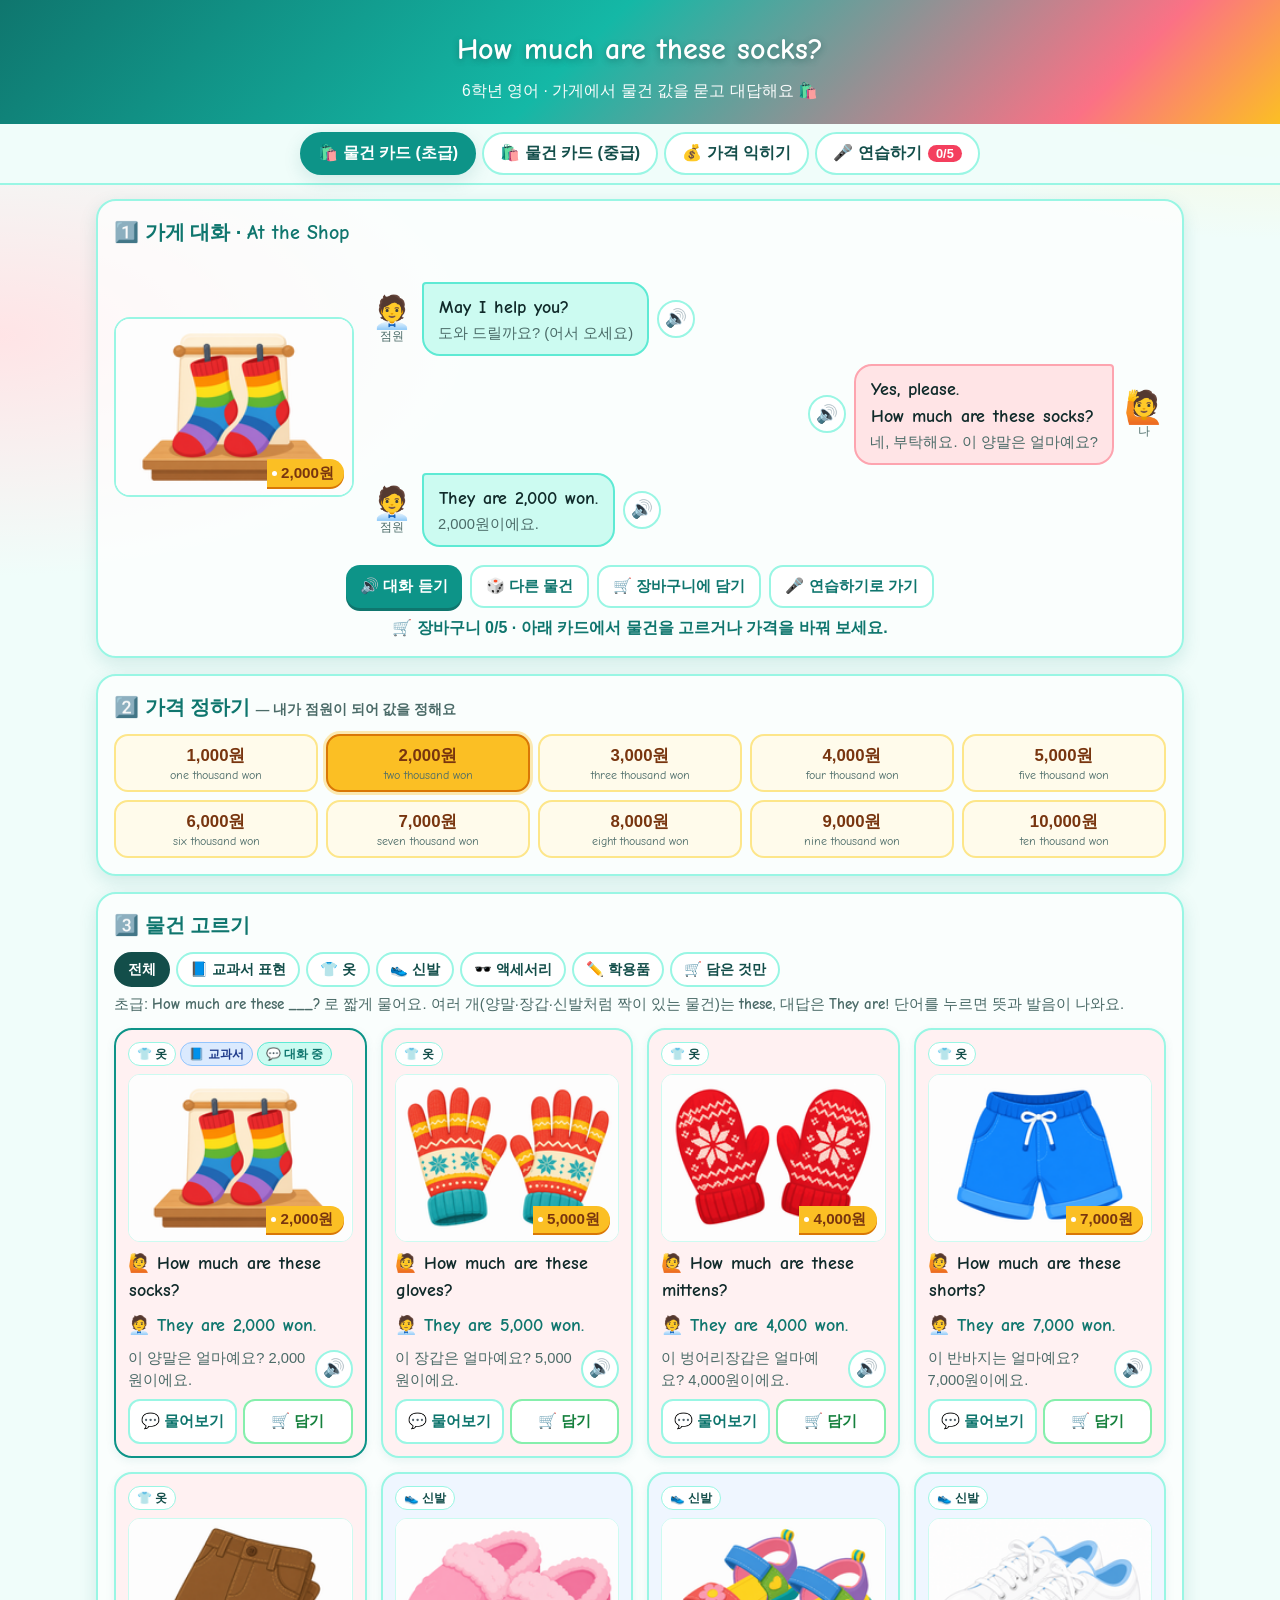
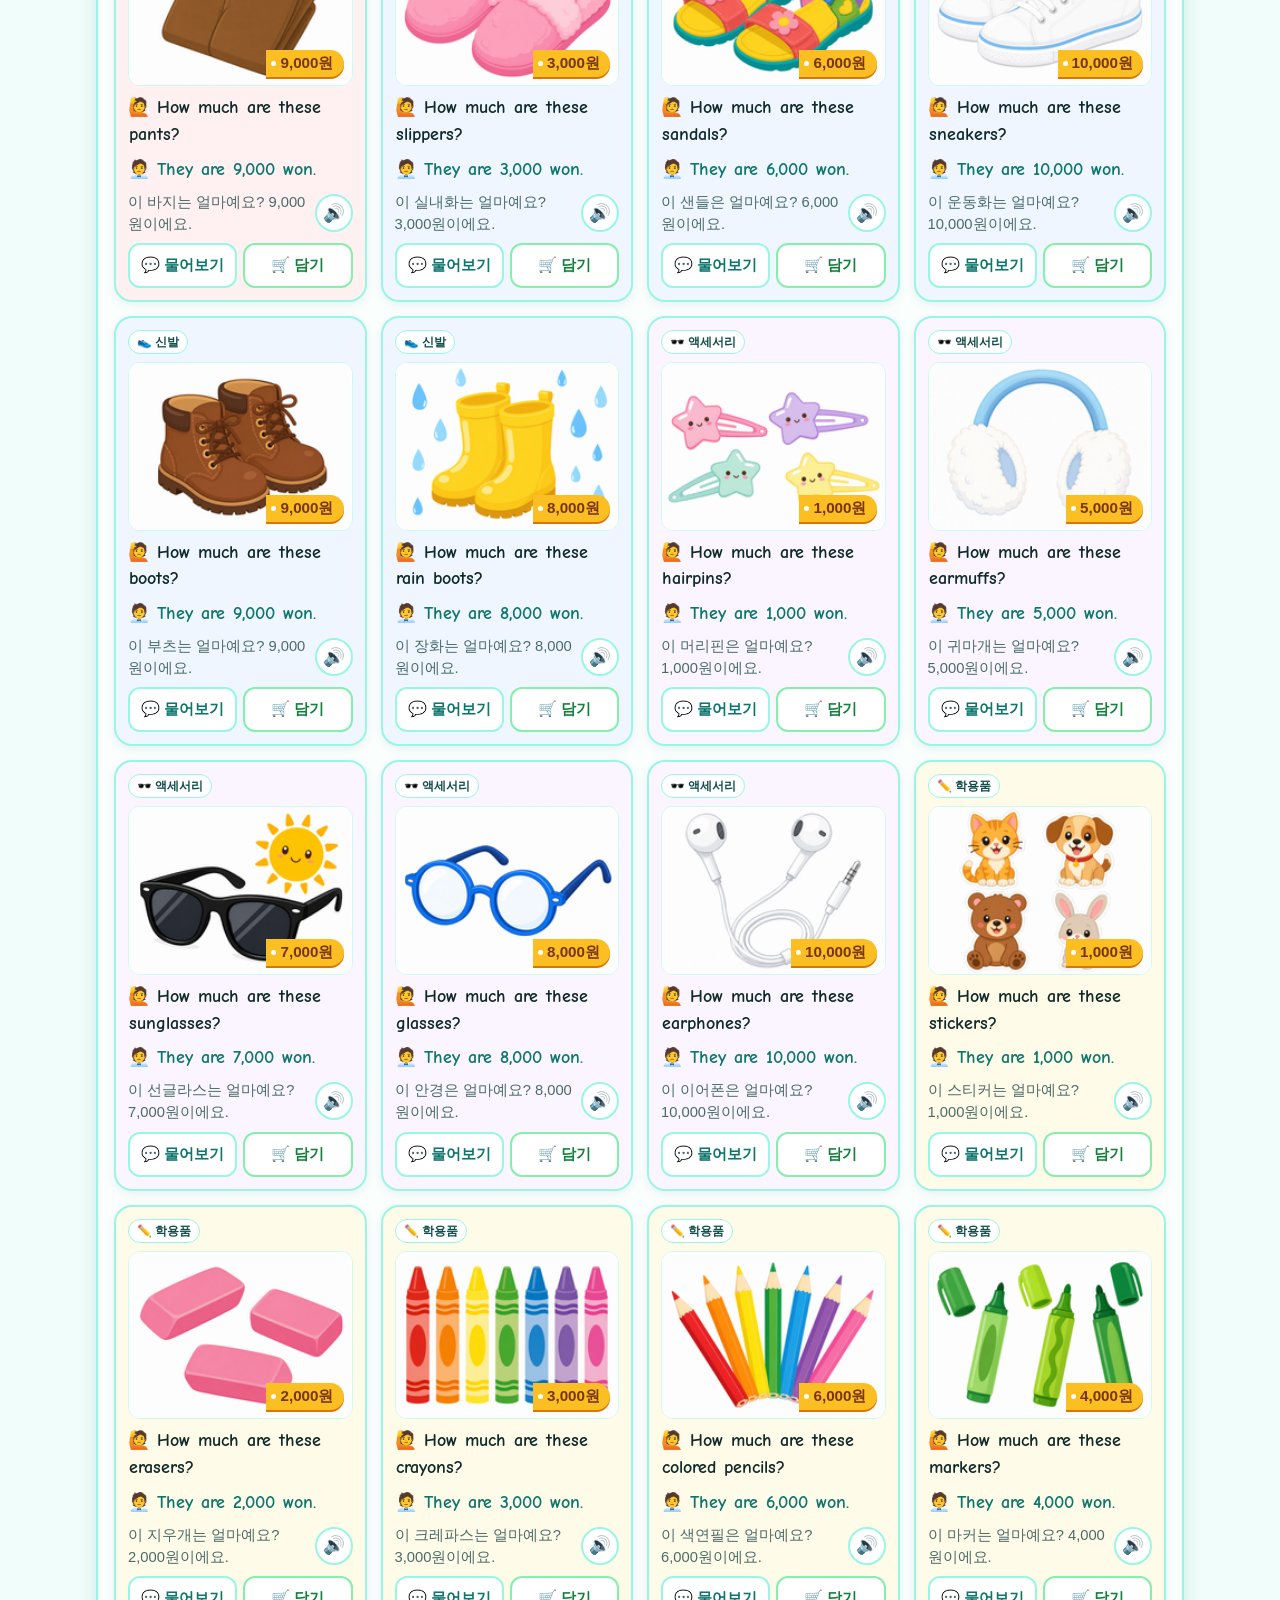
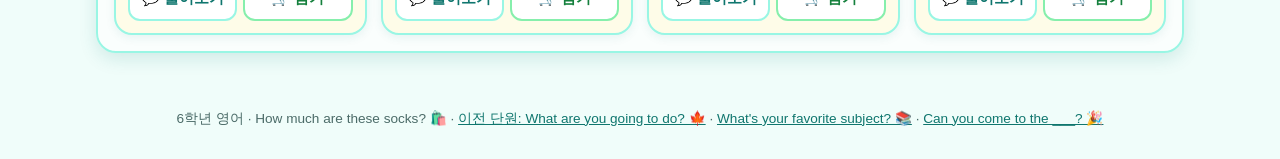
==== commit 9e3175c3: "Add 'How much are these socks?' unit app (shop theme) - New root app: shop dialog (May I help you? /" ====
--- a/index.html
+++ b/index.html
@@ -3,36 +3,50 @@
 <head>
   <meta charset="UTF-8" />
   <meta name="viewport" content="width=device-width, initial-scale=1.0" />
-  <title>What are you going to do? · 나의 계획 말하기</title>
+  <title>How much are these socks? · 물건 값 묻고 답하기</title>
   <link rel="stylesheet" href="https://hangeul.pstatic.net/hangeul_static/css/nanum-square-round.css" />
   <link rel="stylesheet" href="https://fonts.googleapis.com/css2?family=Comic+Neue:wght@400;700&display=swap" />
   <link rel="stylesheet" href="style.css" />
 </head>
 <body>
   <header class="app-header">
-    <div class="leaves" aria-hidden="true">
-      <span>🍁</span><span>🍂</span><span>🍁</span><span>🍂</span><span>🍁</span><span>🍂</span><span>🍁</span><span>🍂</span>
+    <div class="floaters" aria-hidden="true">
+      <span>🛍️</span><span>🧦</span><span>💰</span><span>👟</span><span>🪙</span><span>🧤</span><span>🛒</span><span>🕶️</span>
     </div>
-    <h1><span class="en">What are you going to do?</span></h1>
-    <p class="subtitle">천재(함) 6학년 9단원 · 언제 무엇을 할지 묻고 대답해요 🍁</p>
+    <h1><span class="en">How much are these socks?</span></h1>
+    <p class="subtitle">6학년 영어 · 가게에서 물건 값을 묻고 대답해요 🛍️</p>
   </header>
 
   <nav class="tabs" role="tablist">
-    <button class="tab-btn active" data-tab="easy" role="tab">🎨 <span class="full">활동 카드 (초급)</span><span class="short">초급 카드</span></button>
-    <button class="tab-btn" data-tab="mid" role="tab">🎨 <span class="full">활동 카드 (중급)</span><span class="short">중급 카드</span></button>
-    <button class="tab-btn" data-tab="practice" role="tab">🎤 <span class="full">연습하기</span><span class="short">연습</span> <span id="plan-count" class="tab-count">0/5</span></button>
+    <button class="tab-btn active" data-tab="easy" role="tab">🛍️ <span class="full">물건 카드 (초급)</span><span class="short">초급</span></button>
+    <button class="tab-btn" data-tab="mid" role="tab">🛍️ <span class="full">물건 카드 (중급)</span><span class="short">중급</span></button>
+    <button class="tab-btn" data-tab="price" role="tab">💰 <span class="full">가격 익히기</span><span class="short">가격</span></button>
+    <button class="tab-btn" data-tab="practice" role="tab">🎤 <span class="full">연습하기</span><span class="short">연습</span> <span id="cart-count" class="tab-count">0/5</span></button>
   </nav>
 
   <main>
     <section id="tab-easy" class="tab-panel active" data-level="easy"></section>
     <section id="tab-mid" class="tab-panel" data-level="mid"></section>
 
+    <section id="tab-price" class="tab-panel">
+      <div class="block">
+        <h2>💰 가격 10가지 · <span class="en">Prices</span></h2>
+        <p class="hint">천 원 단위 가격이에요. 카드를 누르면 <b class="en">They are ___ won.</b> 으로 읽어 줘요. <b class="en">thousand</b> = 천(1,000)</p>
+        <div id="price-grid" class="price-grid"></div>
+      </div>
+      <div class="block">
+        <h2>🎧 가격 듣기 퀴즈</h2>
+        <p class="hint">점원의 대답을 듣고 알맞은 가격을 골라요.</p>
+        <div id="quiz" class="quiz"></div>
+      </div>
+    </section>
+
     <section id="tab-practice" class="tab-panel">
       <div class="block summary-block no-print">
         <div class="summary">
           <span class="stat">🎙️ 총 연습 <b id="sum-total">0</b>회</span>
           <span class="stat">📊 평균 정확도 <b id="sum-avg">-</b></span>
-          <span class="stat">✅ 연습한 문장 <b id="sum-done">0/5</b></span>
+          <span class="stat">✅ 연습한 문장 <b id="sum-done">0/2</b></span>
         </div>
         <div class="btn-row">
           <button id="btn-clear" class="btn soft">🧹 기록 지우기</button>
@@ -42,9 +56,14 @@
         <p id="mic-support" class="hint"></p>
       </div>
 
+      <div class="block greet-block">
+        <h2>👋 인사하기 · <span class="en">Greeting</span></h2>
+        <ol id="greet-list" class="plan-list"></ol>
+      </div>
+
       <div class="block plan-block">
-        <h2>📅 나의 계획표 · <span class="en">My Plans</span></h2>
-        <ol id="plan-list" class="plan-list"></ol>
+        <h2>🛒 나의 쇼핑 목록 · <span class="en">My Shopping List</span> <span id="cart-total" class="cart-total"></span></h2>
+        <ol id="cart-list" class="plan-list"></ol>
       </div>
     </section>
   </main>
@@ -52,8 +71,9 @@
   <div id="word-popup" class="word-popup hidden" role="tooltip"></div>
 
   <footer class="app-footer no-print">
-    6학년 영어 · What are you going to do? 🍁 ·
-    <a href="favorite-subject/index.html">이전 단원: What's your favorite subject? 📚</a> ·
+    6학년 영어 · How much are these socks? 🛍️ ·
+    <a href="going-to/index.html">이전 단원: What are you going to do? 🍁</a> ·
+    <a href="favorite-subject/index.html">What's your favorite subject? 📚</a> ·
     <a href="invite/index.html">Can you come to the ___? 🎉</a>
   </footer>
 
--- a/style.css
+++ b/style.css
@@ -1,16 +1,16 @@
-/* 🍁 가을 테마 — 주황 · 단풍 빨강 · 은행잎 노랑 */
+/* 🛍️ 가게 테마 — 민트 · 코랄 · 금화 노랑 */
 :root {
-  --orange: #f97316;
-  --orange-dark: #c2410c;
-  --maple: #dc2626;
-  --ginkgo: #facc15;
-  --brown: #7c2d12;
-  --text: #431407;
-  --muted: #9a5b3a;
-  --bg: #fff7ed;
-  --card: #fffdf8;
-  --line: #fed7aa;
-  --shadow: 0 6px 18px rgba(194, 65, 12, 0.14);
+  --orange: #0d9488;
+  --orange-dark: #0f766e;
+  --maple: #f43f5e;
+  --ginkgo: #fbbf24;
+  --brown: #134e4a;
+  --text: #102a2a;
+  --muted: #4b6b68;
+  --bg: #f0fdfa;
+  --card: #ffffff;
+  --line: #99f6e4;
+  --shadow: 0 6px 18px rgba(15, 118, 110, 0.14);
   --ko: "NanumSquareRound", "나눔스퀘어라운드", "Apple SD Gothic Neo", "Malgun Gothic", sans-serif;
   --en: "Comic Sans MS", "Comic Sans", "Comic Neue", "Chalkboard SE", "NanumSquareRound", cursive;
 }
@@ -21,7 +21,7 @@
   color: var(--text);
   background:
     radial-gradient(800px 400px at 100% 0%, #fef3c7 0%, transparent 60%),
-    radial-gradient(800px 400px at 0% 10%, #ffedd5 0%, transparent 60%),
+    radial-gradient(800px 400px at 0% 10%, #ffe4e6 0%, transparent 60%),
     var(--bg);
   line-height: 1.5;
 }
@@ -30,40 +30,40 @@
 button:disabled { cursor: not-allowed; opacity: 0.5; }
 :focus-visible { outline: 3px solid var(--ginkgo); outline-offset: 2px; }
 
-/* 헤더 + 떨어지는 단풍잎 */
+/* 헤더 + 떠다니는 쇼핑 아이콘 */
 .app-header {
   position: relative; overflow: hidden; text-align: center; color: #fff;
   padding: 26px 16px 22px;
-  background: linear-gradient(135deg, #ea580c 0%, #f97316 45%, #f59e0b 80%, #facc15 100%);
-}
-.app-header h1 { position: relative; z-index: 2; margin: 0; font-size: 1.9rem; text-shadow: 0 2px 6px rgba(124, 45, 18, 0.45); }
+  background: linear-gradient(135deg, #0f766e 0%, #14b8a6 45%, #fb7185 85%, #fbbf24 100%);
+}
+.app-header h1 { position: relative; z-index: 2; margin: 0; font-size: 1.9rem; text-shadow: 0 2px 6px rgba(19, 78, 74, 0.45); }
 .subtitle { position: relative; z-index: 2; margin: 6px 0 0; font-size: 0.98rem; opacity: 0.97; }
-.leaves span {
+.floaters span {
   position: absolute; top: -40px; font-size: 1.6rem; z-index: 1; opacity: 0.9;
   animation: fall 9s linear infinite;
 }
-.leaves span:nth-child(1) { left: 4%; animation-delay: 0s; }
-.leaves span:nth-child(2) { left: 16%; animation-delay: 3.5s; font-size: 1.2rem; }
-.leaves span:nth-child(3) { left: 28%; animation-delay: 6s; }
-.leaves span:nth-child(4) { left: 44%; animation-delay: 1.5s; font-size: 1.3rem; }
-.leaves span:nth-child(5) { left: 60%; animation-delay: 5s; }
-.leaves span:nth-child(6) { left: 72%; animation-delay: 2.2s; font-size: 1.1rem; }
-.leaves span:nth-child(7) { left: 84%; animation-delay: 7s; }
-.leaves span:nth-child(8) { left: 94%; animation-delay: 4.2s; font-size: 1.2rem; }
+.floaters span:nth-child(1) { left: 4%; animation-delay: 0s; }
+.floaters span:nth-child(2) { left: 16%; animation-delay: 3.5s; font-size: 1.2rem; }
+.floaters span:nth-child(3) { left: 28%; animation-delay: 6s; }
+.floaters span:nth-child(4) { left: 44%; animation-delay: 1.5s; font-size: 1.3rem; }
+.floaters span:nth-child(5) { left: 60%; animation-delay: 5s; }
+.floaters span:nth-child(6) { left: 72%; animation-delay: 2.2s; font-size: 1.1rem; }
+.floaters span:nth-child(7) { left: 84%; animation-delay: 7s; }
+.floaters span:nth-child(8) { left: 94%; animation-delay: 4.2s; font-size: 1.2rem; }
 @keyframes fall {
   0% { transform: translateY(0) rotate(0deg) translateX(0); }
   50% { transform: translateY(90px) rotate(180deg) translateX(18px); }
   100% { transform: translateY(190px) rotate(360deg) translateX(-10px); }
 }
 @media (prefers-reduced-motion: reduce) {
-  .leaves span { animation: none; top: auto; bottom: 6px; }
+  .floaters span { animation: none; top: auto; bottom: 6px; }
 }
 
 /* 탭 (상단 고정) */
 .tabs {
   position: sticky; top: 0; z-index: 50;
   display: flex; gap: 6px; padding: 8px; justify-content: center;
-  background: rgba(255, 247, 237, 0.96); backdrop-filter: blur(6px);
+  background: rgba(240, 253, 250, 0.96); backdrop-filter: blur(6px);
   border-bottom: 2px solid var(--line);
 }
 .tab-btn {
@@ -94,7 +94,7 @@
 .q-btn .q-en { font-size: 0.82rem; color: var(--muted); text-align: center; }
 .q-btn .q-check { position: absolute; top: 4px; right: 6px; font-size: 0.8rem; color: #15803d; font-weight: 800; }
 .q-btn.done { background: #fefce8; border-color: var(--ginkgo); }
-.q-btn.active { border-color: var(--orange); background: #ffedd5; box-shadow: 0 0 0 3px rgba(249, 115, 22, 0.25); }
+.q-btn.active { border-color: var(--orange); background: #ccfbf1; box-shadow: 0 0 0 3px rgba(249, 115, 22, 0.25); }
 
 /* 말풍선 대화 */
 .dialog { margin-top: 14px; }
@@ -103,8 +103,8 @@
 .who { display: flex; flex-direction: column; align-items: center; font-size: 2rem; line-height: 1; min-width: 44px; }
 .who small { font-size: 0.72rem; color: var(--muted); margin-top: 3px; }
 .bubble { position: relative; max-width: 78%; padding: 10px 14px; border-radius: 18px; background: #fff; border: 2px solid var(--line); }
-.friend .bubble { background: #fef3c7; border-color: #fcd34d; border-top-left-radius: 4px; }
-.me .bubble { background: #ffedd5; border-color: #fdba74; border-top-right-radius: 4px; }
+.clerk .bubble { background: #ccfbf1; border-color: #5eead4; border-top-left-radius: 4px; }
+.me .bubble { background: #ffe4e6; border-color: #fda4af; border-top-right-radius: 4px; }
 .me .bubble.empty { background: #fff; border-style: dashed; }
 .bubble p { margin: 0; }
 .bubble .en { font-size: 1.15rem; font-weight: 700; }
@@ -131,22 +131,22 @@
 .grid { display: grid; grid-template-columns: repeat(auto-fill, minmax(230px, 1fr)); gap: 14px; }
 .card {
   display: flex; flex-direction: column; gap: 8px; padding: 12px; border-radius: 18px;
-  background: var(--card); border: 2px solid var(--line); box-shadow: 0 3px 10px rgba(194, 65, 12, 0.08);
-}
-.card.cat-home { background: #fff7ed; }
-.card.cat-sports { background: #fefce8; }
-.card.cat-places { background: #fdf2f8; }
-.card.cat-family { background: #f0fdf4; }
-.card.cat-travel { background: #eff6ff; }
+  background: var(--card); border: 2px solid var(--line); box-shadow: 0 3px 10px rgba(15, 118, 110, 0.08);
+}
+.card.cat-clothes { background: #fff1f2; }
+.card.cat-shoes { background: #eff6ff; }
+.card.cat-acc { background: #faf5ff; }
+.card.cat-school { background: #fefce8; }
+.card.current { border-color: var(--orange); }
 .card.chosen { border-color: #16a34a; box-shadow: 0 0 0 3px rgba(22, 163, 74, 0.25); }
 .tags { display: flex; flex-wrap: wrap; gap: 4px; }
 .tag { font-size: 0.75rem; font-weight: 800; padding: 2px 8px; border-radius: 999px; background: #fff; border: 1px solid var(--line); color: var(--brown); }
 .tag.book { background: #dbeafe; border-color: #93c5fd; color: #1e3a8a; }
 .tag.rec { background: #fef9c3; border-color: var(--ginkgo); color: #854d0e; }
-.pic { position: relative; width: 100%; aspect-ratio: 4 / 3; background: #fff; border-radius: 12px; overflow: hidden; border: 1px solid #fde4c8; }
+.pic { position: relative; width: 100%; aspect-ratio: 4 / 3; background: #fff; border-radius: 12px; overflow: hidden; border: 1px solid #ccfbf1; }
 .pic img { width: 100%; height: 100%; object-fit: contain; background: #fff; display: block; }
 .pic .emoji-tile { display: none; }
-.pic.fallback .emoji-tile { display: flex; position: absolute; inset: 0; align-items: center; justify-content: center; font-size: 3.6rem; background: linear-gradient(135deg, #ffedd5, #fef9c3); }
+.pic.fallback .emoji-tile { display: flex; position: absolute; inset: 0; align-items: center; justify-content: center; font-size: 3.6rem; background: linear-gradient(135deg, #ccfbf1, #fef9c3); }
 .sent { margin: 0; font-size: 1.12rem; font-weight: 700; }
 .ko-row { display: flex; align-items: center; justify-content: space-between; gap: 6px; }
 .ko-row .ko { margin: 0; color: var(--muted); font-size: 0.92rem; }
@@ -182,7 +182,7 @@
 .pic.thumb.fallback .emoji-tile { font-size: 2.4rem; }
 .plan-text { flex: 1; min-width: 0; }
 .plan-text .ko { margin: 2px 0 0; color: var(--muted); font-size: 0.92rem; }
-.lv { font-size: 0.72rem; padding: 1px 6px; border-radius: 999px; background: #ffedd5; color: var(--orange-dark); font-weight: 800; }
+.lv { font-size: 0.72rem; padding: 1px 6px; border-radius: 999px; background: #ccfbf1; color: var(--orange-dark); font-weight: 800; }
 .row-btns { display: flex; flex-direction: column; gap: 6px; }
 .speak-tool { display: flex; flex-wrap: wrap; align-items: center; gap: 8px; margin-top: 10px; padding-top: 10px; border-top: 1px dashed var(--line); }
 .speak-tool .stat-line { font-size: 0.88rem; color: var(--muted); }
@@ -205,12 +205,72 @@
 .app-footer { text-align: center; color: var(--muted); font-size: 0.85rem; padding: 10px 16px 30px; }
 .app-footer a { color: var(--orange-dark); }
 
+/* 🛍️ 가게 대화 */
+.sub { font-size: 0.85rem; color: var(--muted); font-weight: 700; }
+.shop { display: grid; grid-template-columns: 240px 1fr; gap: 16px; align-items: center; }
+.shop-item .pic { border: 2px solid var(--line); border-radius: 16px; }
+.price-tag {
+  position: absolute; right: 8px; bottom: 8px; padding: 3px 10px 3px 14px; border-radius: 6px 999px 999px 6px;
+  background: var(--ginkgo); color: #78350f; font-weight: 900; font-size: 0.95rem; box-shadow: 0 2px 0 #d97706;
+}
+.price-tag::before { content: ""; position: absolute; left: 5px; top: 50%; width: 5px; height: 5px; margin-top: -2.5px; border-radius: 50%; background: #fff; }
+.pic.thumb .price-tag { font-size: 0.75rem; right: 4px; bottom: 4px; padding: 1px 6px 1px 11px; }
+.btn.soft.on { background: #16a34a; color: #fff; border-color: #16a34a; }
+.btn-row.left { justify-content: flex-start; }
+
+/* 💰 가격 칩 */
+.price-chips, .quiz-choices { display: grid; grid-template-columns: repeat(5, minmax(0, 1fr)); gap: 8px; }
+.price-chip {
+  display: flex; flex-direction: column; align-items: center; gap: 1px; padding: 8px 4px;
+  border-radius: 14px; border: 2px solid #fde68a; background: #fffbeb; color: #78350f;
+}
+.price-chip b { font-size: 1.05rem; }
+.price-chip .en { font-size: 0.75rem; color: var(--muted); }
+.price-chip.on { background: var(--ginkgo); border-color: #d97706; box-shadow: 0 0 0 3px rgba(251, 191, 36, 0.35); }
+.price-chip.right { background: #dcfce7; border-color: #16a34a; color: #14532d; opacity: 1; }
+.price-chip.wrong { background: #fee2e2; border-color: #ef4444; color: #7f1d1d; opacity: 1; }
+.price-chips .reset-price { grid-column: 1 / -1; justify-self: center; }
+
+/* 카드 버튼 */
+.pic-btn { padding: 0; border: none; background: none; width: 100%; border-radius: 12px; }
+.sent.ans { color: var(--orange-dark); }
+.card-btns { margin-top: auto; display: grid; grid-template-columns: 1fr 1fr; gap: 6px; }
+.card-btns .pick-btn { margin-top: 0; }
+.talk-btn { border-radius: 12px; padding: 10px 4px; font-weight: 800; font-size: 0.95rem; background: #fff; color: var(--orange-dark); border: 2px solid var(--line); word-break: keep-all; }
+.tag.now { background: #ccfbf1; border-color: #5eead4; color: var(--orange-dark); }
+
+/* 가격 익히기 */
+.price-grid { display: grid; grid-template-columns: repeat(auto-fill, minmax(190px, 1fr)); gap: 10px; }
+.price-card {
+  display: flex; flex-direction: column; align-items: center; gap: 2px; padding: 12px 8px; text-align: center;
+  border-radius: 16px; border: 2px solid #fde68a; background: linear-gradient(180deg, #fffbeb, #fff); color: var(--text);
+}
+.price-card .won { font-size: 1.6rem; font-weight: 900; color: #b45309; }
+.price-card .won small { font-size: 0.9rem; margin-left: 2px; }
+.price-card .bills { font-size: 0.95rem; letter-spacing: -3px; min-height: 1.3em; word-break: break-all; }
+.price-card .words { font-weight: 700; color: var(--orange-dark); }
+.price-card .say-line { font-size: 0.85rem; color: var(--muted); }
+.price-card .ko { font-size: 0.8rem; color: var(--muted); }
+.quiz-top { display: flex; gap: 14px; align-items: center; margin-bottom: 12px; }
+.pic.quiz-pic { width: 200px; flex: none; }
+.quiz-dialog { flex: 1; min-width: 0; }
+.quiz-score { margin: 8px 0 0; font-weight: 700; }
+.quiz-score b { color: var(--maple); font-size: 1.2rem; }
+
+/* 연습 도구 */
+.tool-who { font-size: 0.85rem; font-weight: 800; color: var(--orange-dark); }
+.tool-sent { font-weight: 700; }
+.cart-total { margin-left: 6px; font-size: 1rem; color: #b45309; }
+.plan-row .tag { font-size: 0.72rem; }
+.greet-row .ko { font-family: var(--ko); font-size: 0.85rem; color: var(--muted); font-weight: 400; margin-left: 4px; }
+
 /* 휴대폰 */
 @media (max-width: 640px) {
   .app-header h1 { font-size: 1.45rem; }
   .subtitle { font-size: 0.86rem; }
   .tabs { gap: 4px; padding: 6px; }
-  .tab-btn { padding: 8px 10px; font-size: 0.9rem; flex: 1 1 0; min-width: 0; }
+  .tab-btn { padding: 8px 4px; font-size: 0.86rem; flex: 1 1 0; min-width: 0; }
+  .tab-count { padding: 1px 5px; font-size: 0.7rem; margin-left: 0; }
   .tab-btn .full { display: none; }
   .tab-btn .short { display: inline; }
   main { padding: 12px 10px 24px; }
@@ -230,15 +290,24 @@
   .sent { font-size: 1rem; }
   .pick-btn { font-size: 0.82rem; padding: 8px 4px; word-break: keep-all; }
   .pic.thumb { width: 84px; }
+  .shop { grid-template-columns: 1fr; }
+  .shop-item { max-width: 220px; margin: 0 auto; width: 100%; }
+  .price-chips, .quiz-choices { grid-template-columns: repeat(3, minmax(0, 1fr)); gap: 6px; }
+  .price-chip .en { font-size: 0.68rem; }
+  .card-btns { grid-template-columns: 1fr; }
+  .talk-btn { font-size: 0.82rem; padding: 8px 4px; }
+  .price-grid { grid-template-columns: repeat(2, minmax(0, 1fr)); }
+  .quiz-top { flex-direction: column; }
+  .pic.quiz-pic { width: 180px; }
   .plan-main { gap: 8px; }
   .line { font-size: 0.95rem; }
 }
 
-/* 인쇄: 계획표만 */
+/* 인쇄: 인사 + 쇼핑 목록만 */
 @media print {
   @page { margin: 14mm; }
   body { background: #fff; }
-  .app-header, .tabs, .app-footer, .no-print, #tab-easy, #tab-mid, .word-popup, .summary-block { display: none !important; }
+  .app-header, .tabs, .app-footer, .no-print, #tab-easy, #tab-mid, #tab-price, .word-popup, .summary-block { display: none !important; }
   #tab-practice { display: block !important; }
   main { padding: 0; max-width: none; }
   .block { box-shadow: none; border: none; padding: 0; background: #fff; }
